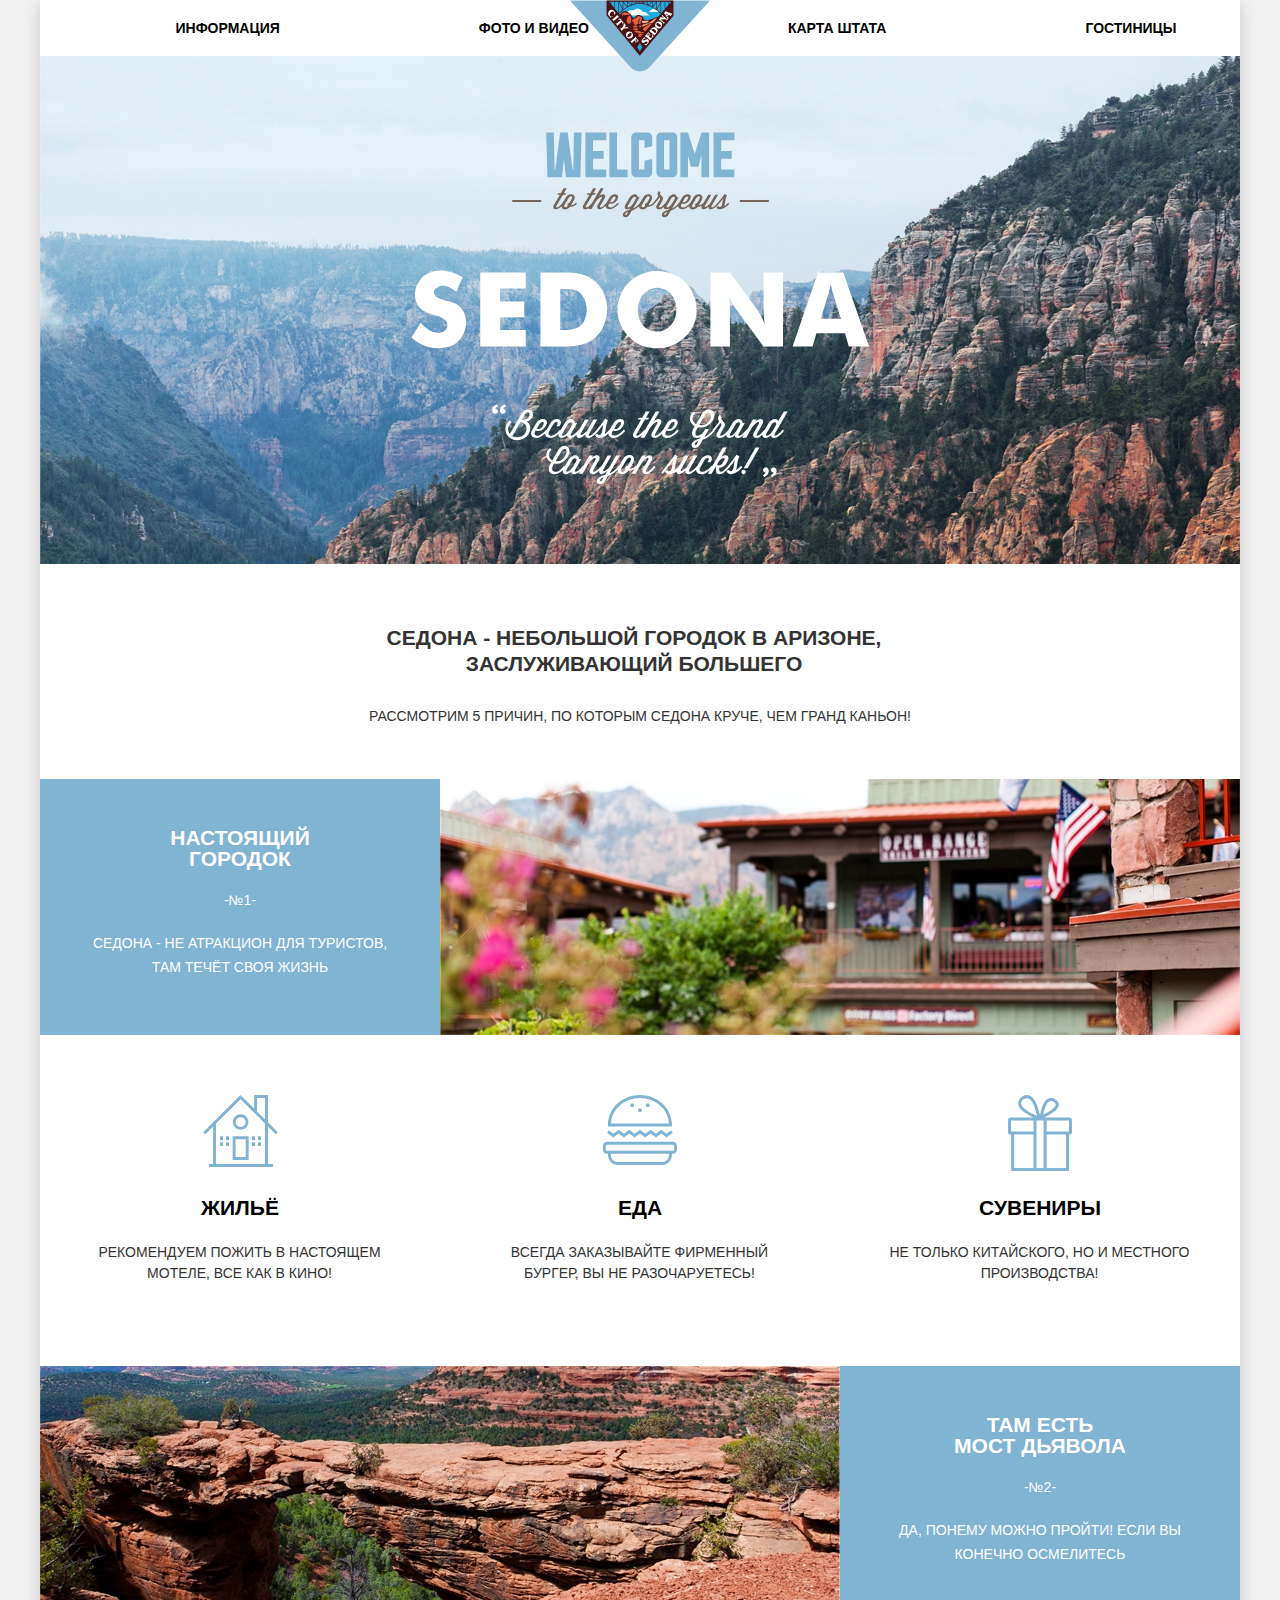
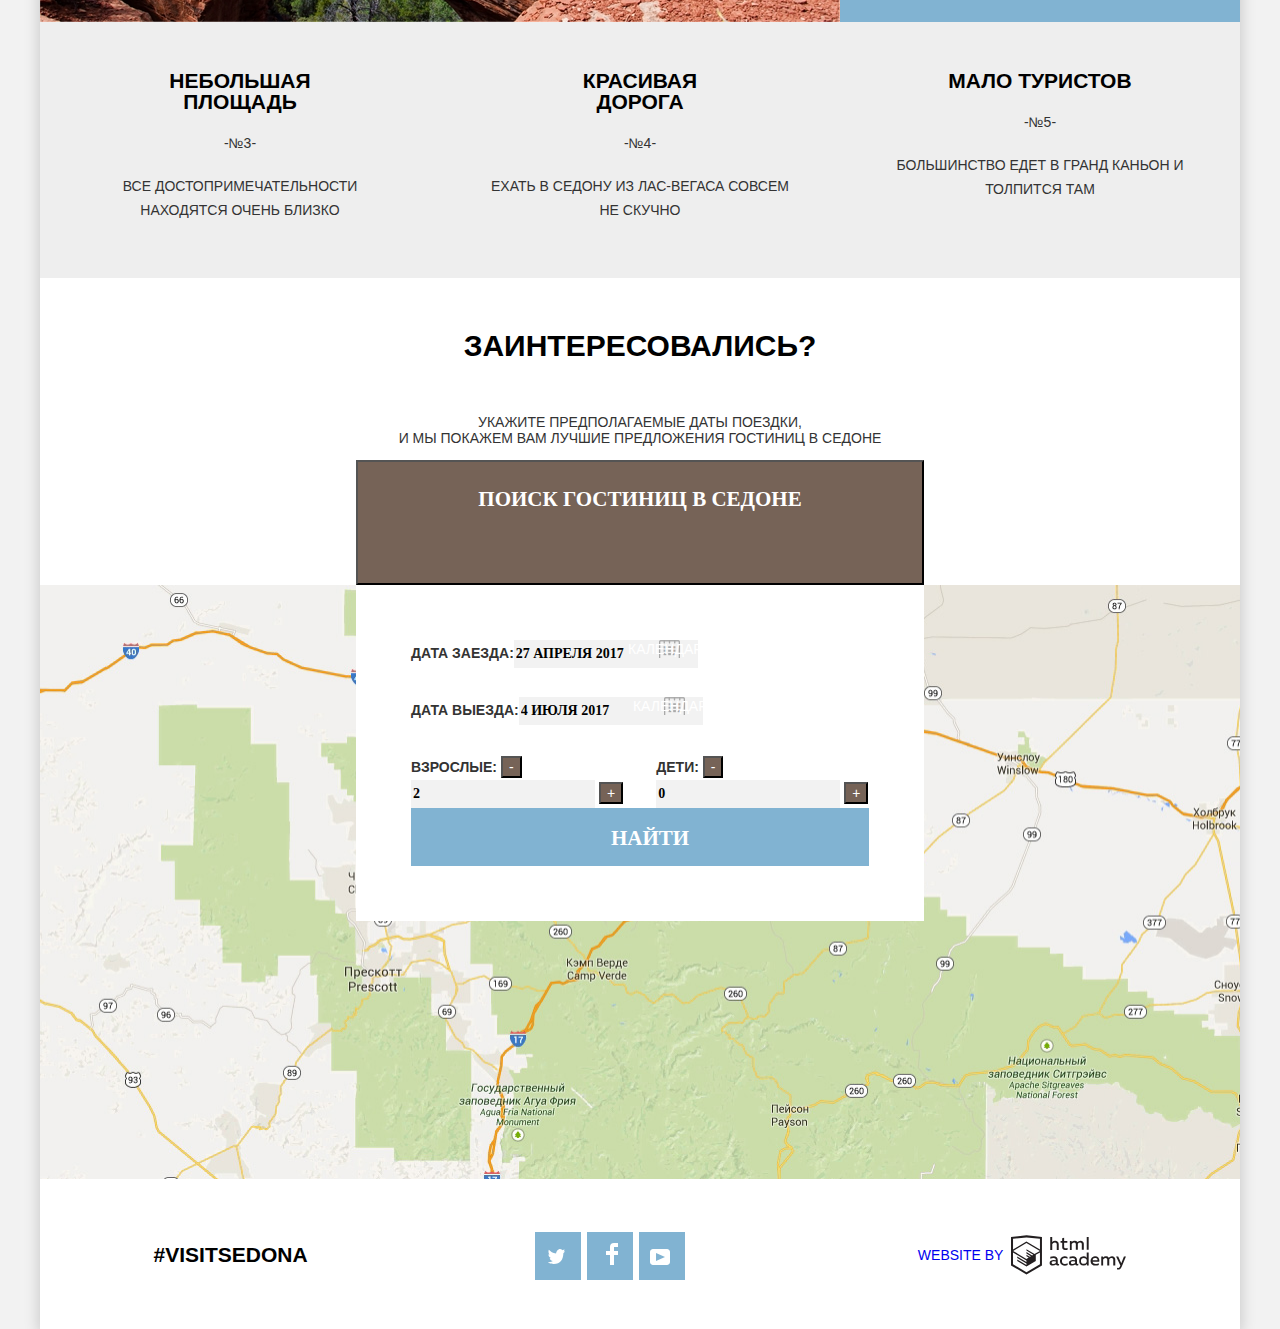
==== index.html @ 75fbccb4 "Красота" ====
<!DOCTYPE html>
<html lang="ru">
  <head>
    <meta charset="utf-8">
    <title>HTML Academy: Седона</title>
    <link href="<link href="https://fonts.googleapis.com/css?family=PT+Sans:400,700&amp;subset=cyrillic" rel="stylesheet" rel="stylesheet">
    <link href="css/normalize.css" rel="stylesheet">
    <link href="css/style.css" rel="stylesheet">
  </head>
  <body>
  	<div class="container">
			<header class="main-header">
				<nav class="main-navigation">
					<a class="main-header-logo">
						<img src="img/logo-sedona.svg" width="140" height="72" alt="Логотип Седоны">
					</a>
					<ul class="site-navigation">
						<li><a href="info.html">Информация</a></li>
						<li><a href="media.html">Фото и видео</a></li>
						<li><a href="map.html">Карта штата</a></li>
						<li><a href="catalog.html">Гостиницы</a></li>		
					</ul>
				</nav>
			</header>
			<main>
				<div class="first-screen">
	  			<img src="img/intro-welcome.svg" width="459" height="353" alt="Welcome to Sedona">
				</div>
				<div class="tagline">
					<h1>Седона - небольшой городок в Аризоне, заслуживающий большего</h1>
					<p>Рассмотрим 5 причин, по которым Седона круче, чем Гранд Каньон!</p>
				</div>	
				<section class="features">
					<h2 class="visually-hidden">Преимущества</h2>
					<div class="features-item">
						<h3>Настоящий городок</h3>
						<span>-№1-</span>
						<p class="featurers-item city">Седона - не атракцион для туристов, там течёт своя жизнь</p>
					</div>
					<div class="features-images">
						<img src="img/features-img-1.jpg" width="800" height="256" alt="Вид города">
					</div>
				</section>
				<section class="secondary-features-list">
	  			<h2 class="visually-hidden">Дополнительные преимущества</h2>
	  			<div class="secondary-features-item">
	  				<div class="icon-height">
	  					<img src="img/icon-1.svg" width="75" height="72" alt="Жилье">
						</div>
						<h3>Жильё</h3>
						<p>рекомендуем пожить в настоящем мотеле, все как в кино!</p>
					</div>	
					<div class="secondary-features-item">
						<div class="icon-height">
							<img src="img/icon-3.svg" width="74" height="70" alt="Еда">
						</div>
						<h3>Еда</h3>
						<p>Всегда заказывайте фирменный бургер, вы не разочаруетесь!</p>
					</div>
					<div class="secondary-features-item">
						<div class="icon-height">
							<img src="img/icon-2.svg" width="64" height="76" alt="Сувениры">
						</div>
						<h3>Сувениры</h3>
						<p>не только китайского, но и местного производства!</p>
					</div>
				</section>
				<section class="features">
					<div class="features-images">
						<img src="img/features-img-2.jpg" width="800" height="256" alt="Мост дьявола">
					</div>
					<div class="features-item">
						<h3>Там есть<br>мост дьявола</h3>
						<span>-№2-</span>
						<p class="featurers-item bridge">Да, понему можно пройти! Если вы конечно осмелитесь</p>
					</div>
				</section>			
				<section class="other-features">	
					<div class="features-item">
						<h3>Небольшая площадь</h3>
						<span>-№3-</span>
						<p class="featurers-item square">Все достопримечательности находятся очень близко</p>
					</div>
					<div class="features-item">
						<h3>Красивая дорога</h3>
						<span>-№4-</span>
						<p class="featurers-item road">Ехать в Седону из Лас-Вегаса совсем не скучно</p>
					</div>
					<div class="features-item">
						<h3>Мало туристов</h3>
						<span>-№5-</span>
						<p class="featurers-item tourists">Большинство едет в Гранд Каньон и толпится там</p>
					</div>
				</section>	
				<section class="call-to-action">
					<h2>Заинтересовались?</h2>
					<p class="call-to-action">Укажите предполагаемые даты поездки,<br> и мы покажем вам лучшие предложения гостиниц в Седоне</p>
					<button type="button" class="button">Поиск  гостиниц в Седоне</button>
					<form  class="hotels-search" action="https://echo.htmlacademy.ru" method="post">
						<div class="search-form">
							<div class="time-to-stay">
								<label for="arrival-date">Дата заезда:</label>
								<div class="form-calendar">
									<input class="first field" id="arrival-date" type="text" name="arrival-date" placeholder="Enter-date" value="27 апреля 2017">
									<button class="calendar" type="post">Календарь</button>
								</div>	
							</div>
							<div class="time-to-stay">
								<label for="departure-date">Дата выезда:</label>
								<div class="form-calendar">
									<input class="second field" id="departure-date" type="text" name="departure-date" placeholder="Enter-date" value="4 июля 2017">
									<button class="calendar" type="post">Календарь</button>
								</div>	
							</div>
							<div class="visitors">
								<div class="visitors-field">
									<label for="adults">Взрослые:</label>
									<button class="number-less">-</button>
									<input type="text" id="adults" name="adults" value="2">
			            <button class="number-more">+</button>
			          </div>
			          <div class="visitors-field">
									<label for="children">Дети:</label>
									<button class="number-less">-</button>
									<input type="text" id="children" name="children" value="0">
			            <button class="number-more">+</button>
			          </div>
			        </div>
			        <div class="button search-button"> 
								<button type="submit">Найти</button>
							</div>	
						</div>	
					</form>
				</section>		
				<section class="map">
					<img src="img/map.jpg" width="1200" height="594" alt="Карта штата">
				</section>
			</main>
			<footer class="main-footer">
				<a class="footer-first-link" href="#">#VISITSEDONA</a>
				<div class="footer-social">
					<ul>
						<li><a class="social-button social-button-tw" href="#">Twitter</a></li>
						<li><a class="social-button social-button-fb" href="#">Facebook</a></li>
						<li><a class="social-button social-button-yt" href="#">Youtube</a></li>
					</ul>
				</div>
				<p class="footer-copyright">
					<a class="footer-second-link" href="https://htmlacademy.ru/intensive/htmlcss">WEBSITE BY<img src="img/logo-htmlacademy.svg" width="115" height="40" alt="HTML Academy"></a>
				</p>
			</footer>
		</div>		
  </body>
</html>
---- css/style.css ----
body {
	margin: 0;
	padding: 0;
	font-family: "PT Sans", Arial, sans-serif;
	font-size: 14px;
	outline-height: 24px;
	font-weight: 400;
	color: #333333;
	text-transform: uppercase;
	min-width: 1200px;
	background-color: #f2f2f2;
}

a {
	text-decoration: none;
}

.visually-hidden {
	position: absolute;
	clip: rect(0 0 0 0);
	width: 1px;
	height: 1px;
	margin: -1px;
}

.container {
	width: 1200px;
	margin: 0 auto;
	background: #ffffff;
	box-shadow: 0 5px 15px rgba(0, 1, 1, 0.2);
}

.first-screen {
	background-image: url("../img/background_photo.jpg");
	background-size: cover;
	background-repeat: no-repeat;
	text-align: center;
	padding-top: 76px;
	padding-bottom: 76px;
}
/*
.button {
	text-align: center;
	color: #ffffff;
	vertical-align: middle;
	border: none;
}*/
.show-button button {
	width: 133px;
	height: 32px;
	border: 2px solid #ffffff;
	color: #ffffff;
	font-family: "PT Sans";
	font-size: 14px;
	font-weight: 400;
	line-height: 21px;
	text-transform: uppercase;
	background: transparent;
}

.show-button.button {
  display: flex;
  justify-content: center;
  margin-top: -8px;
}
button.button {
  width: 568px;
  padding-top: 24px;
  padding-bottom: 71px;
  color: #ffffff;
  font-family: "PT Sans";
  font-size: 21px;
  font-weight: 700;
  line-height: 26px;
  text-transform: uppercase;
}

button.calendar {
  position: absolute;
}

.call-to-action button {
	background-color: #766357;
	color: #ffffff;
	text-transform: uppercase;
}	

.search-button button {
  background-color: #81b3d2;
  width: 458px;
  height: 58px;
  padding-top: 17px;
  padding-bottom: 22px;
  padding-left: 200px;
  padding-right: 229px;
  color: #ffffff;
  font-family: "PT Sans";
  font-size: 21px;
  font-weight: 700;
  line-height: 26px;
  text-transform: uppercase;
  text-align: center;
  border: none;
}

.search-button:hover {
	color: #669ec0;
}

.search-button:action {
	color: #5496bd;
}

.main-navigation {
	height: 56px;
	font-size: 14px;
	line-height: 26px;
	color: #000000;
	background-color: #ffffff;
	position: relative;
}

.main-header-logo {
	order: 0;
	width: 140px;
	height: 72px;
	position: absolute;
	top: 0;
	left: 50%;
	margin-left: -70px;
}

.site-navigation {
	display: flex;
	flex-direction: row;
	justify-content: space-around;
	align-items: flex-start;
	width: 1200px;
	margin: 0;
	padding: 0;
	list-style: none;
}

.site-navigation a {
	color: #000000;
	font-weight: 700;
	line-height: 56px;
	padding-left: 72px;
}

.site-navigation a:hover {
	color: #81b3d2;
}

.site-navigation a:focus {
	color: #cacaca;
}

.tagline {
	padding-top: 47px;
	padding-bottom: 36px;
	padding-left: 300px;
	padding-right: 300px;
}

.tagline h1 {
	font-size: 21px;
	line-height: 26px;
	text-align: center;
	margin-bottom: 26px;
	padding-right: 12px;
}

.tagline p {
	font-size: 14px;
	line-height: 26px;
	color: #333333;
	text-align: center;
}

.features {
	display: flex;
	flex-direction: row;
	justify-content: flex-start;
	background-color: #81b3d2;
	color: #ffffff;
}

.features-images img {
	display: block;
}

.features-item {
	width: 400px;
	text-align: center;
	padding-top: 27px;
	padding-left: 40px;
	padding-right: 40px; 
}

.features-item p {
	margin-top: 20px;
  line-height: 24px;
}

.features-item h3 {
	font-size: 21px;
	line-height: 21px;
	color: #ffffff;
	padding-left: 60px;
   padding-right: 60px;
}

.features-item span {
	font-size: 14px;
	line-height: 21px;
}

.secondary-features-list {
	display: flex;
	flex-direction: row;
	justify-content: space-between;
	align-items: center;
}

.secondary-features-item {
	width: 400px;
	text-align: center;
	padding-top: 60px;
	padding-bottom: 68px;
	padding-left: 40px;
	padding-right: 40px; 
}

.icon-height {
	height: 76px;
	padding-bottom: 5px;
}

.secondary-features-item p {
	padding-left: 8px;
  padding-right: 9px;
  line-height: 21px;
}

.secondary-features-item h3 {
	font-size: 21px;
	line-height: 21px;
	color: #000000;
	padding-bottom: 3px;
}

.other-features {
	display: flex;
	flex-direction: row;
	justify-content: flex-start;
	background-color: #eeeeee;
	padding-bottom: 42px;
}

.other-features h3 {
	color: #000000;
}

.call-to-action {
	text-align: center;
	padding-top: 27px;
	position: relative;
}

.hotels-search {
	position: absolute;
	top: 100;
	left: 50%;
	margin-left: -284px;
	text-align: left;
	width: 568px;
	background: #ffffff;
	box-sizing: border-box;
	padding: 55px;
}

.call-to-action h2 {
	font-size: 30px;
	line-height: 32px;
	color: #000000;
}

.time-to-stay {
	display: flex;
  margin-bottom: 29px;
}

button.calendar {
  position: absolute;
  right: -20px;
  top: 0px;
	background: url(../img/calendar.png) no-repeat center;
	border: none;
}    

.form-calendar {
	position: relative;
}

.visitors {
display: flex;
}

.search-form input {
	margin: 0;
  border: none;
  background-color: #f2f2f2;
  color: #000000;
  font-family: "PT Sans";
  font-size: 14px;
  font-weight: 700;
  line-height: 26px;
  text-transform: uppercase;
}

.main-footer {
	display: flex;
	justify-content: space-around;
	align-items: center;
}

.footer-first-link {
	font-size: 21px;
	font-weight: 700;
	line-height: 26px;
	text-align: center;
	color: #000000;
	padding-top: 51px;
	padding-bottom: 53px;
}

.footer-second-link {
	display: flex;
	align-items: center;
}

.footer-second-link img {
	margin-left: 8px;
}

.footer-social {
  text-align: center;
}

.social-button {
	text-indent: -9999px;
}

.social-button-tw {
	width: 18px;
	height: 17px;
	margin-left: 3px;
	background: url(../img/twitter.svg) no-repeat center;
	position: absolute;
  bottom: 15px;
  right: 15px;
}

.social-button-fb {
	width: 12px;
	height: 22px;
	margin-left: 3px;
	background: url(../img/fb-icon.svg) no-repeat center;
	position: absolute;
  bottom: 15px;
  right: 15px;
}

.social-button-yt {
	width: 20px;
	height: 16px;
	margin-left: 3px;
	background: url(../img/youtube.svg) no-repeat center;
	position: absolute;
  bottom: 15px;
  right: 15px;
}

.footer-social ul {
  list-style: none;
  margin: 0;
  padding: 0;
  display: flex;
}

.footer-social li {
	width: 46px;
	height: 48px;
	background-color: #81b3d2;
	margin-right: 6px;
	position: relative;
}

.footer-socila li:last-child {
	margin-right: 0;
}

.footer-social  a:hover {
	color: #81b3d2;
}

.footer-social a:focus {
	color: #cacaca;
}

.search-form label {
	font-size: 14px;
	line-height: 26px;
	font-weight: 700;
	text-align: center;
	text-transform: uppercase;	
}

.footer-copyright {
	text-align: center;
	color: #000000;
	padding-top: 39px;
	padding-bottom: 40px;
}

.footer-copyright a:hover {
	color: #81b3d2;
}

.footer-copyright a:focus {
	color: #cacaca;
}

.filters	{
	background-color: #ffffff;
	background-image: url("../img/background_photo2.jpg");
	background-position: center;
	background-repeat: no-repeat;
	background-size: cover;
}

.filter-form {
	display: flex;
	justify-content: space-between;
	padding-left: 72px;
	padding-right: 72px;
	color: #ffffff;
	padding-top: 31px;
}

.filter {
	display: flex;
}

.filter-option {
    margin-bottom: 36px;
}

.filter-checkbox {
	padding-right: 116px;
}

.filter-checkbox h4 {
	width: 139px;
	height: 13px;
	color: #ffffff;
	font-family: "PT Sans";
	font-size: 16px;
	font-weight: 700;
	line-height: 21px;
	text-transform: uppercase;
}

.filter-checkbox fieldset {
	padding: 0;
}

.filter fieldset {
	border: none;
	padding: 0;
	margin: 0;
}

.filter legend {
	font-size: 14px;
	line-height: 21px;
}

.filter ul {
	list-style: none;
	padding: 0;
	margin: 0;
}

.calculation {
	width: 314px;
}

.calculation-input {
	font-size: 14px;
	line-height: 21px;
}

.calculation-input-wrapp {
	display: flex;
	border: 2px solid #ffffff;
	padding-top: 10px;
	padding-bottom: 10px;
	border-radius: 2px;
}

.cal-from {
	display: flex;
	align-items: baseline;
	width: 50%;
	padding-left: 75px;
}

.cal-before {
	display: flex;
	align-items: baseline;
	width: 50%;
}

.cal-input {
	width: : 62px;
	background: transparent;
	border: none;
	color: #ffffff;
}

.filter-checkbox legend,
.calculation span {
	font-size: 16px;
	line-height: 21px;
	font-weight: 700;
	margin-bottom: 31px;
}

.checkbox {
	margin-bottom: 15px;
}

.checkbox-label {
	display: block;
	padding-left: 40px;
	position: relative;
} 

.checkbox-label:before { 
	content: "";
	display: block;
	position: absolute;
	left: 0;
	top: -5px;
	width: 23px;
	height: 23px;
}

.checkbox input[type="checkbox"] + .checkbox-label:before {
	background: url(../img/checkbox-off.svg) no-repeat;
	background-size: cover; 
}

.checkbox input[type="checkbox"]:checked + .checkbox-label:before {
	width: 27px;
	background: url(../img/checkbox-on.svg) no-repeat; 
	background-size: cover;
}

.slider {
	width: 100%;
	height: 2px;
	background: #ffffff;
	margin-top: 30px;
	margin-bottom: 30px;
	position: relative;
}

span.first-slider {
	position: absolute;
	display: block;
	width: 20px;
	height: 22px;
	background: url(../img/filter-button.svg);
	top: -9px;
}

span.second-slider {
	position: absolute;
	display: block;
	width: 20px;
	height: 22px;
	background: url(../img/filter-button.svg);
	top: -9px;
	left: 220px;
}


.sorting {
	display: flex;
	justify-content: space-between;
	align-items: center;
	padding-left: 72px;
	padding-right: 72px;
	padding-top: 30px;
	padding-bottom: 30px;
}

.sorting-left {
	display: flex;
	align-items: center;
}

.sorting h2 {
	font-size: 21px;
	line-height: 26px;
	margin-right: 49px;
}

.sort-type {
	display: flex;
	align-items: center;
}

.sort-type span {
	font-size: 12px;
	line-height: 18px;
	text-align: center;
}

.sort-type ul {
	display: flex;
	list-style-type: none;
}

.sort-type a {
	font-size: 12px;
	line-height: 18px;
	text-transform: uppercase;	
}

.sort-type a:hover {
	color: #81b3d2;
}

.sort-type a:focus {
	color: #000000;
}

.sort-type a:action {
	color: #cacaca;
}

.scroll-elements a:hover {
	color: #000000;
}

.scroll-elements a:focus {
	color: #81b3d2;
}	

.scroll-elements a:action {
	color: #cacaca;
}

.hotel {
	display: flex;
	flex-direction: row;
	justify-content: space-between;
	padding-left: 72px;
	padding-right: 72px;
	padding-bottom: 61px; 
} 

.hotel-left {
	display: flex;

}

.hotel h2 {
	font-size: 21px;
	font-weight: 700;
	line-height: 26px;
	text-transform: uppercase;
	margin-top: 0;
}

.hotel-type span {
	font-size: 14px;
	line-height: 21px;
	text-transform: uppercase;
}

.hotel-content {
	margin-left: 30px;
	font-size: 14px;
	line-height: 21px;
}

.buttons {
	font-size: 14px;
	line-height: 21px;
	font-weight: 700;
	vertical-align: middle;
	text-transform: uppercase;
	color: #ffffff;
	display: flex;
}

a.more-buttons {
  display: inline-block;
  width: 110px;
  height: 27px;
  text-align: center;
  background-color: #81b3d2;
  color: #fefefe;
}

a.reserv-buttons {
  display: inline-block;
  width: 142px;
  height: 27px;
  text-align: center;
  background-color: #766357;
  color: #fefefe;
}

.stars {
	color: #81b3d2;
	text-align: right;
}

span.star {
	display: inline-block;
	width: 18px;
	height: 17px;
	margin-left: 3px;
	background: url(../img/star.svg);
}

.hotel-raiting p {
	font-size: 14px;
	text-transform: uppercase;
	background-color: #f2f2f2;
	display: inline-block;
	padding: 5px 13px;
}
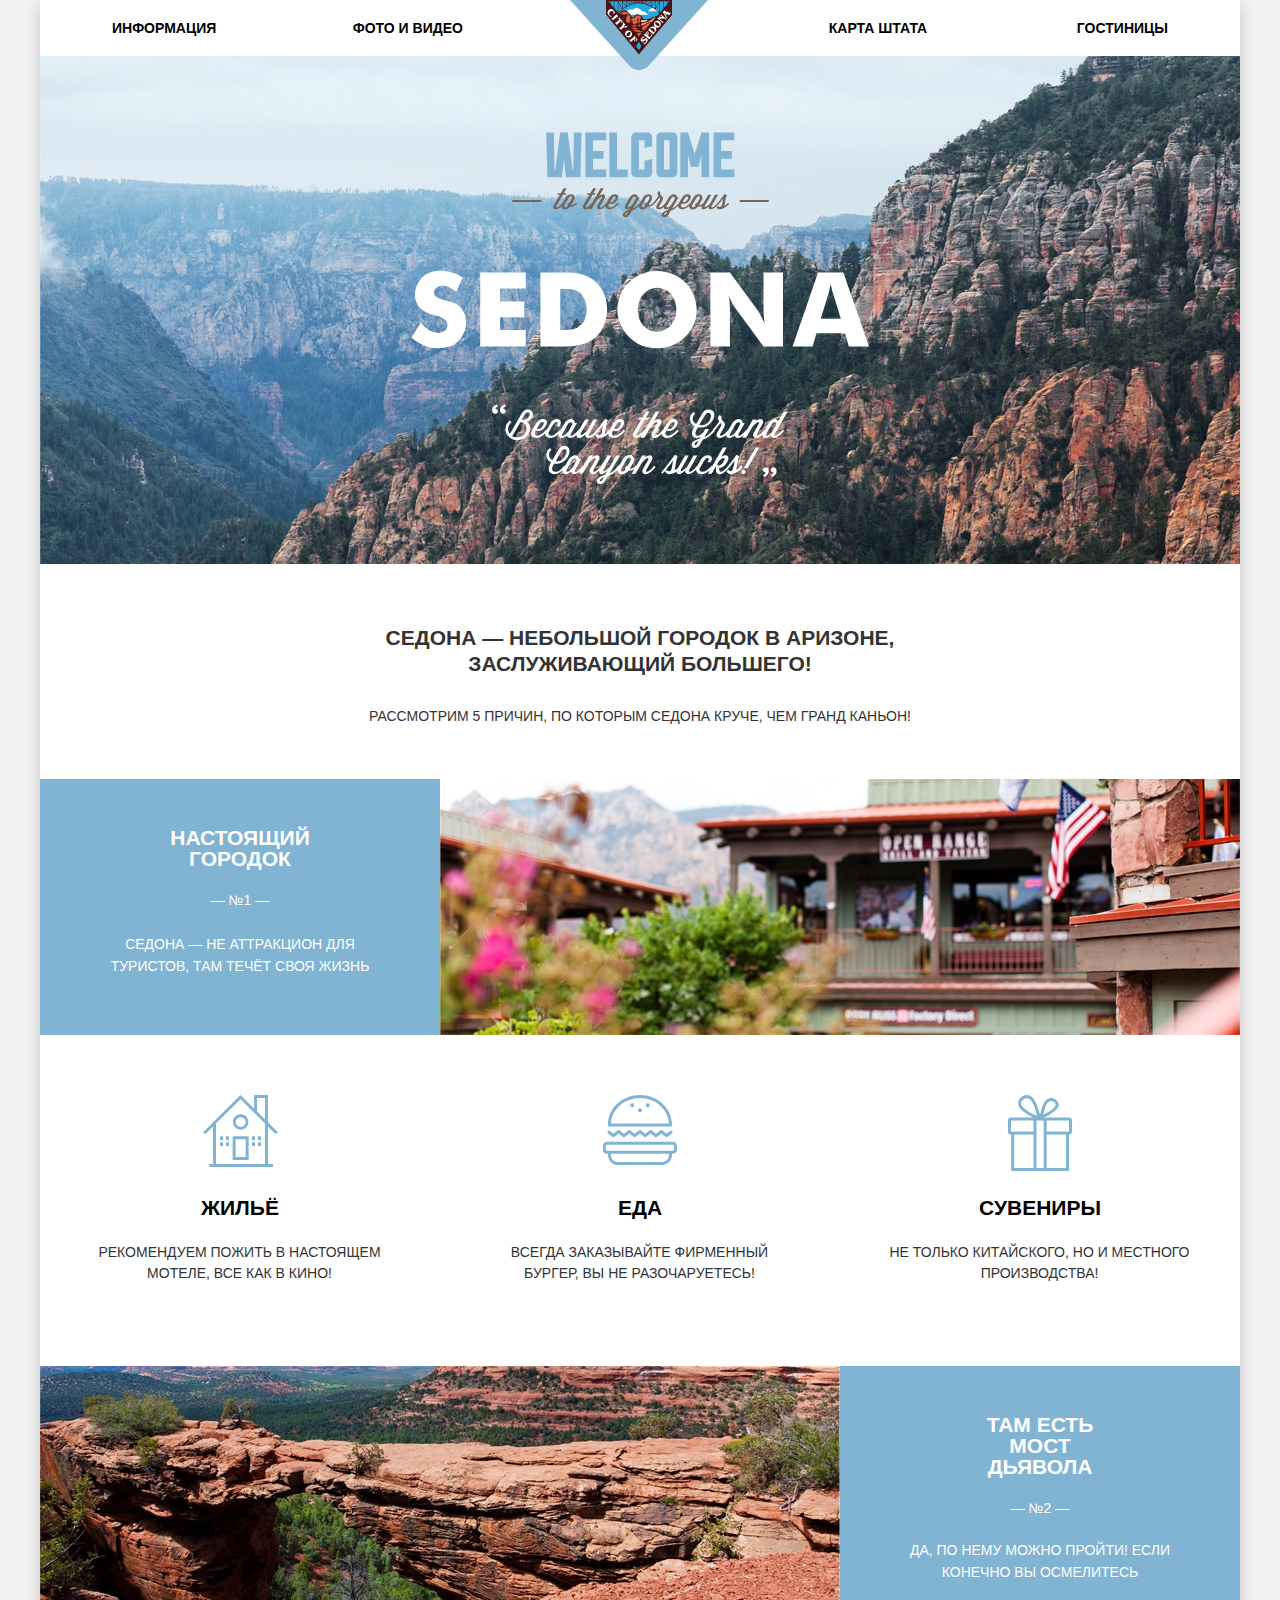
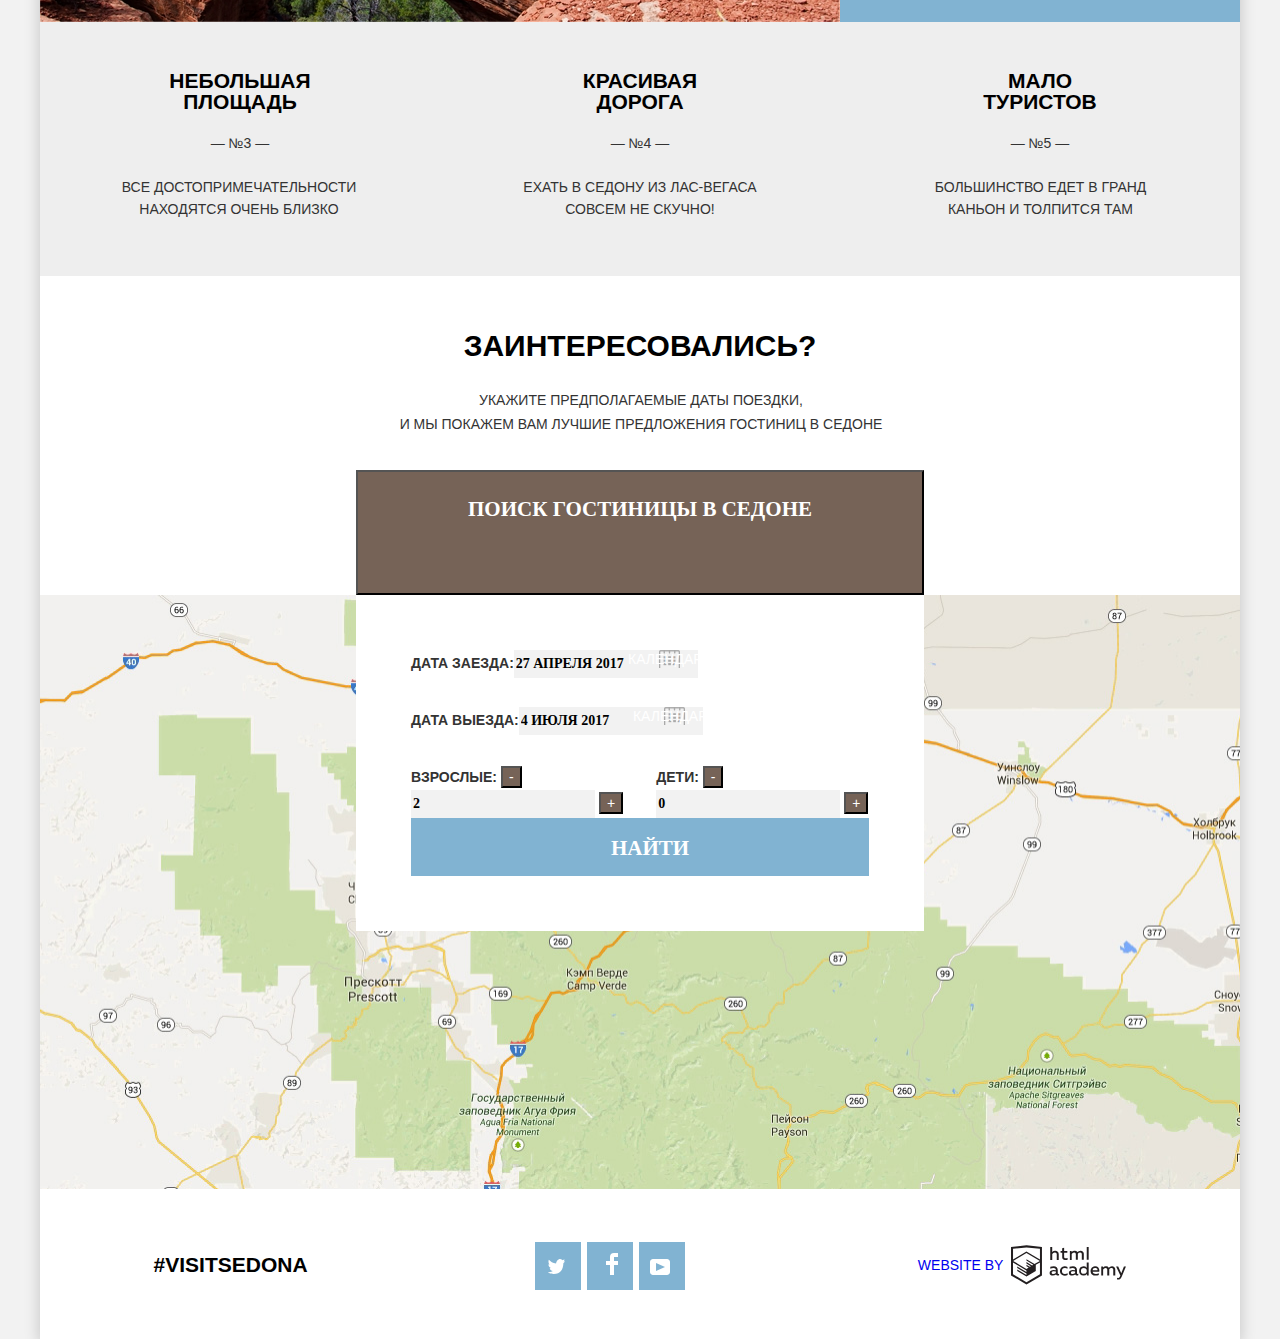
==== commit c7573ac2: "ровняем" ====
--- a/index.html
+++ b/index.html
@@ -27,15 +27,15 @@
 	  			<img src="img/intro-welcome.svg" width="459" height="353" alt="Welcome to Sedona">
 				</div>
 				<div class="tagline">
-					<h1>Седона - небольшой городок в Аризоне, заслуживающий большего</h1>
+					<h1>Седона — небольшой городок в Аризоне, заслуживающий большего!</h1>
 					<p>Рассмотрим 5 причин, по которым Седона круче, чем Гранд Каньон!</p>
 				</div>	
 				<section class="features">
 					<h2 class="visually-hidden">Преимущества</h2>
 					<div class="features-item">
 						<h3>Настоящий городок</h3>
-						<span>-№1-</span>
-						<p class="featurers-item city">Седона - не атракцион для туристов, там течёт своя жизнь</p>
+						<span>— №1 —</span>
+						<p class="featurers-item city">Седона — не аттракцион для туристов, там течёт своя жизнь</p>
 					</div>
 					<div class="features-images">
 						<img src="img/features-img-1.jpg" width="800" height="256" alt="Вид города">
@@ -71,31 +71,31 @@
 					</div>
 					<div class="features-item">
 						<h3>Там есть<br>мост дьявола</h3>
-						<span>-№2-</span>
-						<p class="featurers-item bridge">Да, понему можно пройти! Если вы конечно осмелитесь</p>
+						<span>— №2 —</span>
+						<p class="featurers-item bridge">Да, по нему можно пройти! Если конечно вы осмелитесь</p>
 					</div>
 				</section>			
 				<section class="other-features">	
 					<div class="features-item">
 						<h3>Небольшая площадь</h3>
-						<span>-№3-</span>
+						<span>— №3 —</span>
 						<p class="featurers-item square">Все достопримечательности находятся очень близко</p>
 					</div>
 					<div class="features-item">
 						<h3>Красивая дорога</h3>
-						<span>-№4-</span>
-						<p class="featurers-item road">Ехать в Седону из Лас-Вегаса совсем не скучно</p>
+						<span>— №4 —</span>
+						<p class="featurers-item road">Ехать в Седону из Лас-Вегаса совсем не скучно!</p>
 					</div>
 					<div class="features-item">
 						<h3>Мало туристов</h3>
-						<span>-№5-</span>
-						<p class="featurers-item tourists">Большинство едет в Гранд Каньон и толпится там</p>
+						<span>— №5 —</span>
+						<p class="featurers-item tourists">Большинство едет в гранд каньон и толпится там</p>
 					</div>
 				</section>	
 				<section class="call-to-action">
 					<h2>Заинтересовались?</h2>
-					<p class="call-to-action">Укажите предполагаемые даты поездки,<br> и мы покажем вам лучшие предложения гостиниц в Седоне</p>
-					<button type="button" class="button">Поиск  гостиниц в Седоне</button>
+					<p class="call-to-action">Укажите предполагаемые даты поездки, <br>и мы покажем вам лучшие предложения гостиниц в седоне</p>
+					<button type="button" class="button">ПОИСК ГОСТИНИЦЫ В седоне</button>
 					<form  class="hotels-search" action="https://echo.htmlacademy.ru" method="post">
 						<div class="search-form">
 							<div class="time-to-stay">
--- a/css/style.css
+++ b/css/style.css
@@ -32,6 +32,7 @@
 
 .first-screen {
 	background-image: url("../img/background_photo.jpg");
+	background-position-y: -56px; 	
 	background-size: cover;
 	background-repeat: no-repeat;
 	text-align: center;
@@ -118,6 +119,8 @@
 	color: #000000;
 	background-color: #ffffff;
 	position: relative;
+	padding-left: 6%;
+	padding-right: 6%;
 }
 
 .main-header-logo {
@@ -133,19 +136,32 @@
 .site-navigation {
 	display: flex;
 	flex-direction: row;
-	justify-content: space-around;
 	align-items: flex-start;
-	width: 1200px;
 	margin: 0;
 	padding: 0;
 	list-style: none;
 }
 
+.site-navigation li {
+	width: 22.8%;
+}
+
+.site-navigation li:nth-child(2) {
+	margin-right: 8.8%;
+}
+
+.site-navigation li:nth-child(3){
+	text-align: right;
+}
+
+.site-navigation li:nth-child(4) {
+	text-align: right;
+}
+
 .site-navigation a {
 	color: #000000;
 	font-weight: 700;
 	line-height: 56px;
-	padding-left: 72px;
 }
 
 .site-navigation a:hover {
@@ -168,7 +184,6 @@
 	line-height: 26px;
 	text-align: center;
 	margin-bottom: 26px;
-	padding-right: 12px;
 }
 
 .tagline p {
@@ -200,20 +215,44 @@
 
 .features-item p {
 	margin-top: 20px;
-  line-height: 24px;
+  line-height: 22px;
 }
 
 .features-item h3 {
 	font-size: 21px;
 	line-height: 21px;
 	color: #ffffff;
-	padding-left: 60px;
-   padding-right: 60px;
+	padding-left: 82px;
+   padding-right: 82px;
 }
 
 .features-item span {
 	font-size: 14px;
 	line-height: 21px;
+}
+
+p.featurers-item.city {
+  padding-left: 8px;
+  padding-right: 8px;
+  padding-top: 2px;
+}
+
+p.featurers-item.square {
+    padding-left: 16px;
+    padding-right: 18px;
+    padding-top: 2px;
+}
+
+p.featurers-item.road {
+    padding-left: 21px;
+    padding-right: 21px;
+    padding-top: 2px;
+}
+
+p.featurers-item.tourists {
+    padding-left: 31px;
+    padding-right: 30px;
+    padding-top: 2px;
 }
 
 .secondary-features-list {
@@ -284,6 +323,15 @@
 	font-size: 30px;
 	line-height: 32px;
 	color: #000000;
+	padding-top: 2px;
+}
+
+p.call-to-action {
+  padding-bottom: 20px;
+  padding-top: 1px;
+  padding-left: 4px;
+  padding-right: 2px;
+  line-height: 24px;
 }
 
 .time-to-stay {
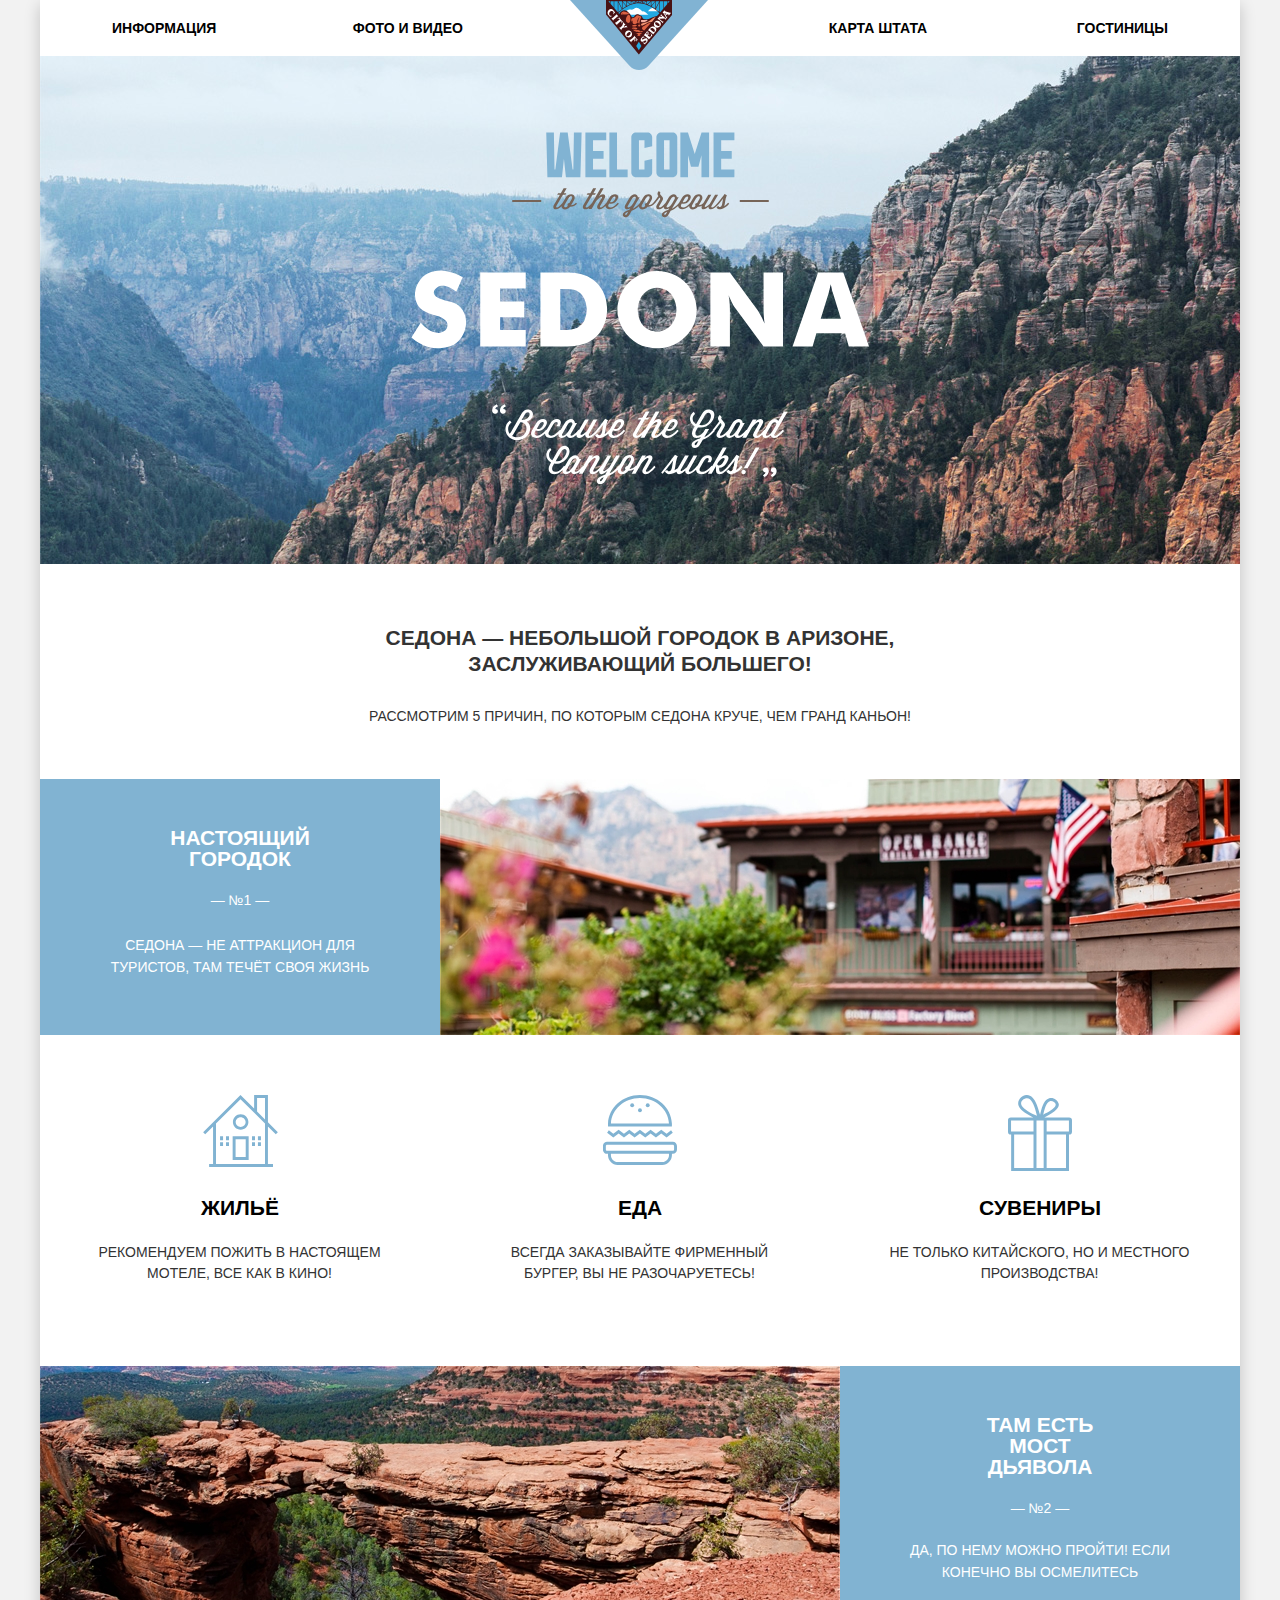
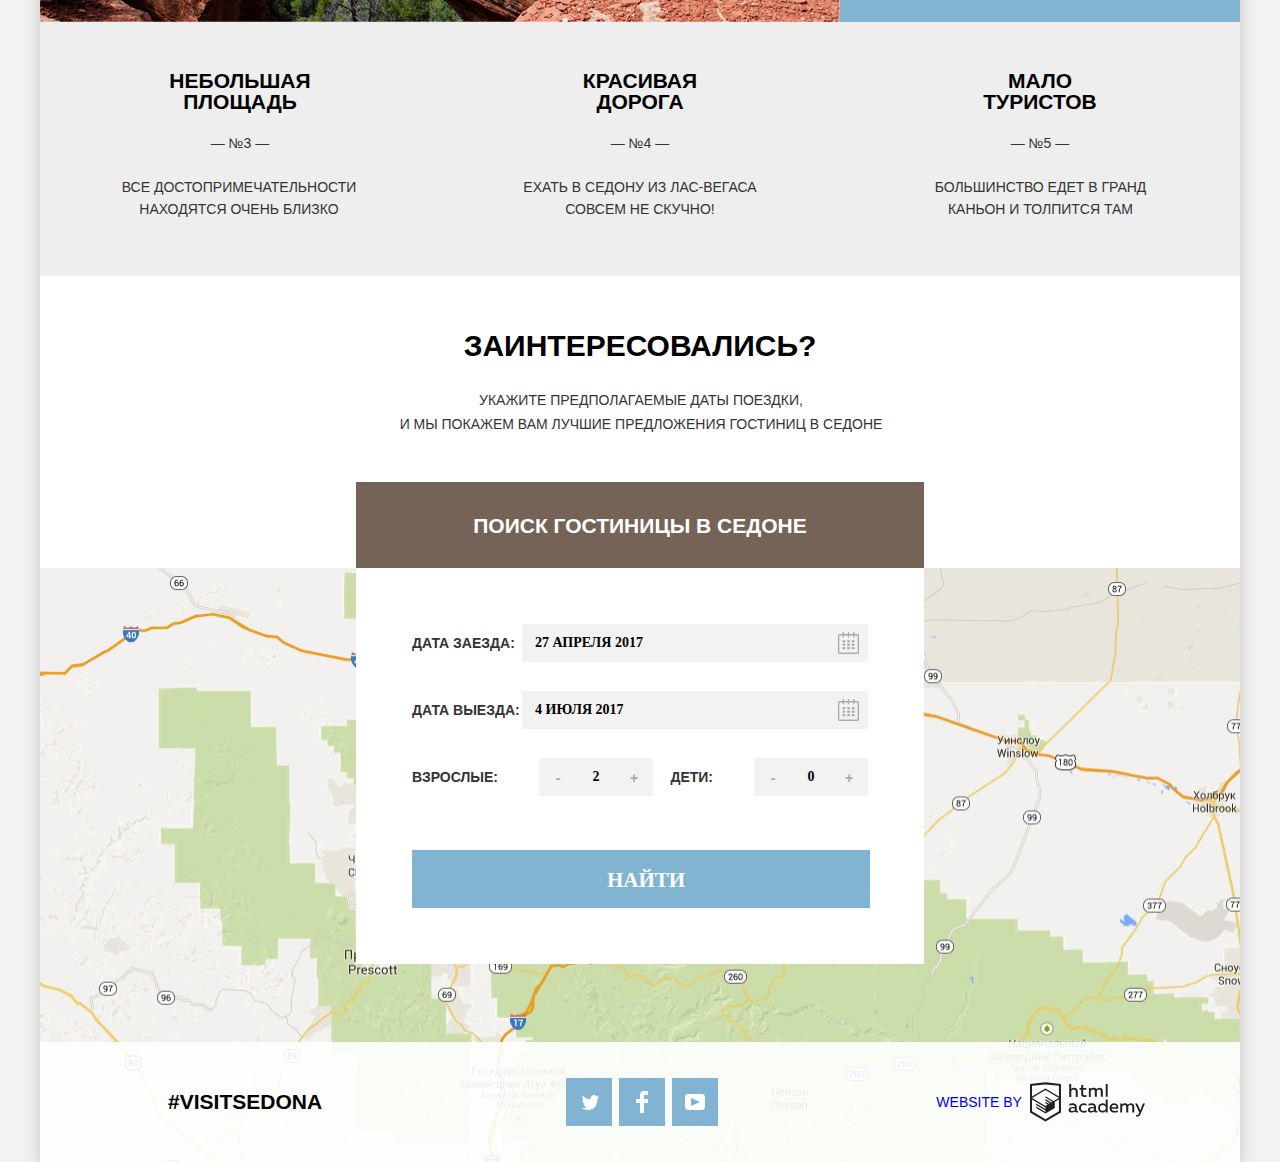
==== commit fd892e31: "последние штрихи" ====
--- a/index.html
+++ b/index.html
@@ -95,35 +95,39 @@
 				<section class="call-to-action">
 					<h2>Заинтересовались?</h2>
 					<p class="call-to-action">Укажите предполагаемые даты поездки, <br>и мы покажем вам лучшие предложения гостиниц в седоне</p>
-					<button type="button" class="button">ПОИСК ГОСТИНИЦЫ В седоне</button>
+					<button type="button" class="call-to-action-button">ПОИСК ГОСТИНИЦЫ В седоне</button>
 					<form  class="hotels-search" action="https://echo.htmlacademy.ru" method="post">
 						<div class="search-form">
 							<div class="time-to-stay">
 								<label for="arrival-date">Дата заезда:</label>
 								<div class="form-calendar">
 									<input class="first field" id="arrival-date" type="text" name="arrival-date" placeholder="Enter-date" value="27 апреля 2017">
-									<button class="calendar" type="post">Календарь</button>
+									<button class="calendar" type="button">Календарь</button>
 								</div>	
 							</div>
 							<div class="time-to-stay">
 								<label for="departure-date">Дата выезда:</label>
 								<div class="form-calendar">
 									<input class="second field" id="departure-date" type="text" name="departure-date" placeholder="Enter-date" value="4 июля 2017">
-									<button class="calendar" type="post">Календарь</button>
+									<button class="calendar" type="button">Календарь</button>
 								</div>	
 							</div>
 							<div class="visitors">
 								<div class="visitors-field">
 									<label for="adults">Взрослые:</label>
-									<button class="number-less">-</button>
-									<input type="text" id="adults" name="adults" value="2">
-			            <button class="number-more">+</button>
+									<div class="input-with-buttons">
+										<button class="number-btn" type="button">-</button>
+										<input type="text" id="adults" name="adults" value="2">
+			            	<button class="number-btn" type="button">+</button>
+			            </div>	
 			          </div>
 			          <div class="visitors-field">
 									<label for="children">Дети:</label>
-									<button class="number-less">-</button>
-									<input type="text" id="children" name="children" value="0">
-			            <button class="number-more">+</button>
+									<div class="input-with-buttons">
+										<button class="number-btn" type="button">-</button>
+										<input type="text" id="children" name="children" value="0">
+				            <button class="number-btn" type="button">+</button>
+				           </div> 
 			          </div>
 			        </div>
 			        <div class="button search-button"> 
--- a/css/style.css
+++ b/css/style.css
@@ -39,16 +39,10 @@
 	padding-top: 76px;
 	padding-bottom: 76px;
 }
-/*
-.button {
-	text-align: center;
-	color: #ffffff;
-	vertical-align: middle;
-	border: none;
-}*/
+
 .show-button button {
-	width: 133px;
-	height: 32px;
+	width: 137px;
+	height: 36px;
 	border: 2px solid #ffffff;
 	color: #ffffff;
 	font-family: "PT Sans";
@@ -63,6 +57,7 @@
   display: flex;
   justify-content: center;
   margin-top: -8px;
+  margin-right: 10px;
 }
 button.button {
   width: 568px;
@@ -80,11 +75,28 @@
   position: absolute;
 }
 
-.call-to-action button {
+.call-to-action-button {
 	background-color: #766357;
 	color: #ffffff;
 	text-transform: uppercase;
+	border: none;
+	width: 568px;
+	height: 86px;
+	line-height: 86px;
+	font-size: 21px;
+	font-weight: 700;
 }	
+
+button.number-btn {
+	width: 38px;
+	height: 38px;
+	border: none;
+	background-color: #f2f2f2;
+	font-size: 14px;
+	line-height: 38px;
+	color: #a9a9a9;
+	font-weight: 700;
+}
 
 .search-button button {
   background-color: #81b3d2;
@@ -92,7 +104,7 @@
   height: 58px;
   padding-top: 17px;
   padding-bottom: 22px;
-  padding-left: 200px;
+  padding-left: 195px;
   padding-right: 229px;
   color: #ffffff;
   font-family: "PT Sans";
@@ -234,7 +246,7 @@
 p.featurers-item.city {
   padding-left: 8px;
   padding-right: 8px;
-  padding-top: 2px;
+  padding-top: 3px;
 }
 
 p.featurers-item.square {
@@ -316,7 +328,7 @@
 	width: 568px;
 	background: #ffffff;
 	box-sizing: border-box;
-	padding: 55px;
+	padding: 56px;
 }
 
 .call-to-action h2 {
@@ -327,7 +339,7 @@
 }
 
 p.call-to-action {
-  padding-bottom: 20px;
+  padding-bottom: 32px;
   padding-top: 1px;
   padding-left: 4px;
   padding-right: 2px;
@@ -337,22 +349,56 @@
 .time-to-stay {
 	display: flex;
   margin-bottom: 29px;
+  justify-content: space-between;
+  align-items: center;
 }
 
 button.calendar {
+	width: 21px;
+	height: 22px;
   position: absolute;
-  right: -20px;
-  top: 0px;
-	background: url(../img/calendar.png) no-repeat center;
+  right: 9px;
+  top: 8px;
+	background: url(../img/calendar.png) no-repeat;
 	border: none;
+	text-indent: -9999px;
 }    
 
 .form-calendar {
 	position: relative;
+	width: 346px;
+}
+
+.form-calendar input {
+	width: 100%;
+	height: 38px;
+	line-height: 38px;
+	padding-left: 13px;
+	box-sizing: border-box;
 }
 
 .visitors {
 display: flex;
+justify-content: space-between;
+}
+
+.visitors-field {
+	display: flex;
+	margin-bottom: 54px;
+	align-items: center;
+}
+
+.input-with-buttons {
+	display: flex;
+	margin-left: 41px;
+}
+
+.input-with-buttons input {
+	width: 38px;
+	height: 38px;
+	line-height: 38px;
+	text-align: center;
+	padding: 0;
 }
 
 .search-form input {
@@ -367,10 +413,28 @@
   text-transform: uppercase;
 }
 
+.map img {
+	display: block;
+}
+
 .main-footer {
 	display: flex;
 	justify-content: space-around;
 	align-items: center;
+	margin-top: -120px;
+	background: rgba(255, 255, 255, 0.9);
+	width: 100%;
+	height: 120px;
+	position: relative;
+}
+
+.main-footer-catalog {
+	display: flex;
+	justify-content: space-around;
+	align-items: center;
+	background: rgba(255, 255, 255, 0.9);
+	width: 100%;
+	height: 120px;	
 }
 
 .footer-first-link {
@@ -379,13 +443,13 @@
 	line-height: 26px;
 	text-align: center;
 	color: #000000;
-	padding-top: 51px;
-	padding-bottom: 53px;
+	padding-left: 40px;
 }
 
 .footer-second-link {
 	display: flex;
 	align-items: center;
+	margin-left: 35px;
 }
 
 .footer-second-link img {
@@ -394,6 +458,7 @@
 
 .footer-social {
   text-align: center;
+  margin-left: 68px;
 }
 
 .social-button {
@@ -407,17 +472,17 @@
 	background: url(../img/twitter.svg) no-repeat center;
 	position: absolute;
   bottom: 15px;
-  right: 15px;
+  right: 13px;
 }
 
 .social-button-fb {
 	width: 12px;
 	height: 22px;
-	margin-left: 3px;
+	margin-left: 37px;
 	background: url(../img/fb-icon.svg) no-repeat center;
 	position: absolute;
-  bottom: 15px;
-  right: 15px;
+  bottom: 13px;
+  right: 17px;
 }
 
 .social-button-yt {
@@ -426,8 +491,8 @@
 	margin-left: 3px;
 	background: url(../img/youtube.svg) no-repeat center;
 	position: absolute;
-  bottom: 15px;
-  right: 15px;
+  bottom: 16px;
+  right: 13px;
 }
 
 .footer-social ul {
@@ -441,7 +506,7 @@
 	width: 46px;
 	height: 48px;
 	background-color: #81b3d2;
-	margin-right: 6px;
+	margin-right: 7px;
 	position: relative;
 }
 
@@ -468,8 +533,7 @@
 .footer-copyright {
 	text-align: center;
 	color: #000000;
-	padding-top: 39px;
-	padding-bottom: 40px;
+	margin-right: 7px;
 }
 
 .footer-copyright a:hover {
@@ -494,7 +558,8 @@
 	padding-left: 72px;
 	padding-right: 72px;
 	color: #ffffff;
-	padding-top: 31px;
+	padding-top: 28px;
+	padding-bottom: 5px;
 }
 
 .filter {
@@ -518,6 +583,8 @@
 	font-weight: 700;
 	line-height: 21px;
 	text-transform: uppercase;
+	margin: 0;
+	padding: 0;
 }
 
 .filter-checkbox fieldset {
@@ -539,10 +606,12 @@
 	list-style: none;
 	padding: 0;
 	margin: 0;
+	padding-top: 36px;
 }
 
 .calculation {
-	width: 314px;
+	width: 318px;
+	margin-bottom: 9px;
 }
 
 .calculation-input {
@@ -550,25 +619,50 @@
 	line-height: 21px;
 }
 
+.calculation-input h4 {
+	margin-top: -7px;
+	font-size: 16px;
+	font-weight: 700;
+	line-height: 32px;
+	text-transform: uppercase;
+	margin-left: 2px;
+	margin-bottom: 5px;
+}
+
 .calculation-input-wrapp {
 	display: flex;
 	border: 2px solid #ffffff;
-	padding-top: 10px;
-	padding-bottom: 10px;
+	padding-top: 6px;
+	padding-bottom: 5px;
 	border-radius: 2px;
+	position: relative;
+}
+
+.calculation-input-wrapp:before {
+	left: 50%;
+	margin-left: -1px;
+	content: "";
+	display: block;
+	width: 2px;
+	height: 22px;	
+	background: #ffffff;
+	position: absolute;
+	top: 5px;
+
 }
 
 .cal-from {
 	display: flex;
 	align-items: baseline;
 	width: 50%;
-	padding-left: 75px;
+	padding-left: 67px;
 }
 
 .cal-before {
 	display: flex;
 	align-items: baseline;
 	width: 50%;
+	margin-left: -10px;
 }
 
 .cal-input {
@@ -587,7 +681,7 @@
 }
 
 .checkbox {
-	margin-bottom: 15px;
+	margin-bottom: 29px;
 }
 
 .checkbox-label {
@@ -620,9 +714,9 @@
 .slider {
 	width: 100%;
 	height: 2px;
-	background: #ffffff;
-	margin-top: 30px;
-	margin-bottom: 30px;
+	background: linear-gradient(to right, #ffffff 80%, rgba(255, 255, 255, 0.35) 20%) ;
+	margin-top: 20px;
+	margin-bottom: 40px;
 	position: relative;
 }
 
@@ -633,6 +727,7 @@
 	height: 22px;
 	background: url(../img/filter-button.svg);
 	top: -9px;
+	left: 1px;
 }
 
 span.second-slider {
@@ -642,7 +737,7 @@
 	height: 22px;
 	background: url(../img/filter-button.svg);
 	top: -9px;
-	left: 220px;
+	right: 45px;
 }
 
 
@@ -683,10 +778,25 @@
 	list-style-type: none;
 }
 
+.sort-type li:nth-child(2) {
+  padding-left: 33px;
+}
+
+.sort-type li:nth-child(3) {
+  padding-left: 33px;
+}
+
 .sort-type a {
 	font-size: 12px;
 	line-height: 18px;
-	text-transform: uppercase;	
+	text-transform: uppercase;
+	color: #b2b2b2;
+	border-bottom: 1px dotted #81b3d2;	
+}
+
+a.sort-link-active {
+	color: #81b3d2;
+	border-bottom: none;
 }
 
 .sort-type a:hover {
@@ -698,6 +808,14 @@
 }
 
 .sort-type a:action {
+	color: #cacaca;
+}
+
+.scroll-elements a {
+	display: inline-block;
+	width: 11px;
+	height: 10px;
+	background: url(../img/icon-up-dir.svg) no-repeat;
 	color: #cacaca;
 }
 
@@ -717,9 +835,11 @@
 	display: flex;
 	flex-direction: row;
 	justify-content: space-between;
+	padding-bottom: 30px;
+  padding-top: 30px;
 	padding-left: 72px;
 	padding-right: 72px;
-	padding-bottom: 61px; 
+	border-top: 1px solid #e5e5e5; 
 } 
 
 .hotel-left {
@@ -733,6 +853,16 @@
 	line-height: 26px;
 	text-transform: uppercase;
 	margin-top: 0;
+	margin-bottom: 0;
+}
+
+.hotel:nth-child(4) {
+  border-bottom: 1px solid #e5e5e5;
+}
+
+.hotel-type {
+  padding-top: 8px;
+  padding-bottom: 8px;
 }
 
 .hotel-type span {
@@ -761,15 +891,18 @@
   display: inline-block;
   width: 110px;
   height: 27px;
+  line-height: 27px;
   text-align: center;
   background-color: #81b3d2;
   color: #fefefe;
+  margin-right: 6px;
 }
 
 a.reserv-buttons {
   display: inline-block;
   width: 142px;
   height: 27px;
+  line-height: 27px;
   text-align: center;
   background-color: #766357;
   color: #fefefe;
@@ -794,4 +927,6 @@
 	background-color: #f2f2f2;
 	display: inline-block;
 	padding: 5px 13px;
+  margin: 0;
+  margin-top: 47px;
 }	
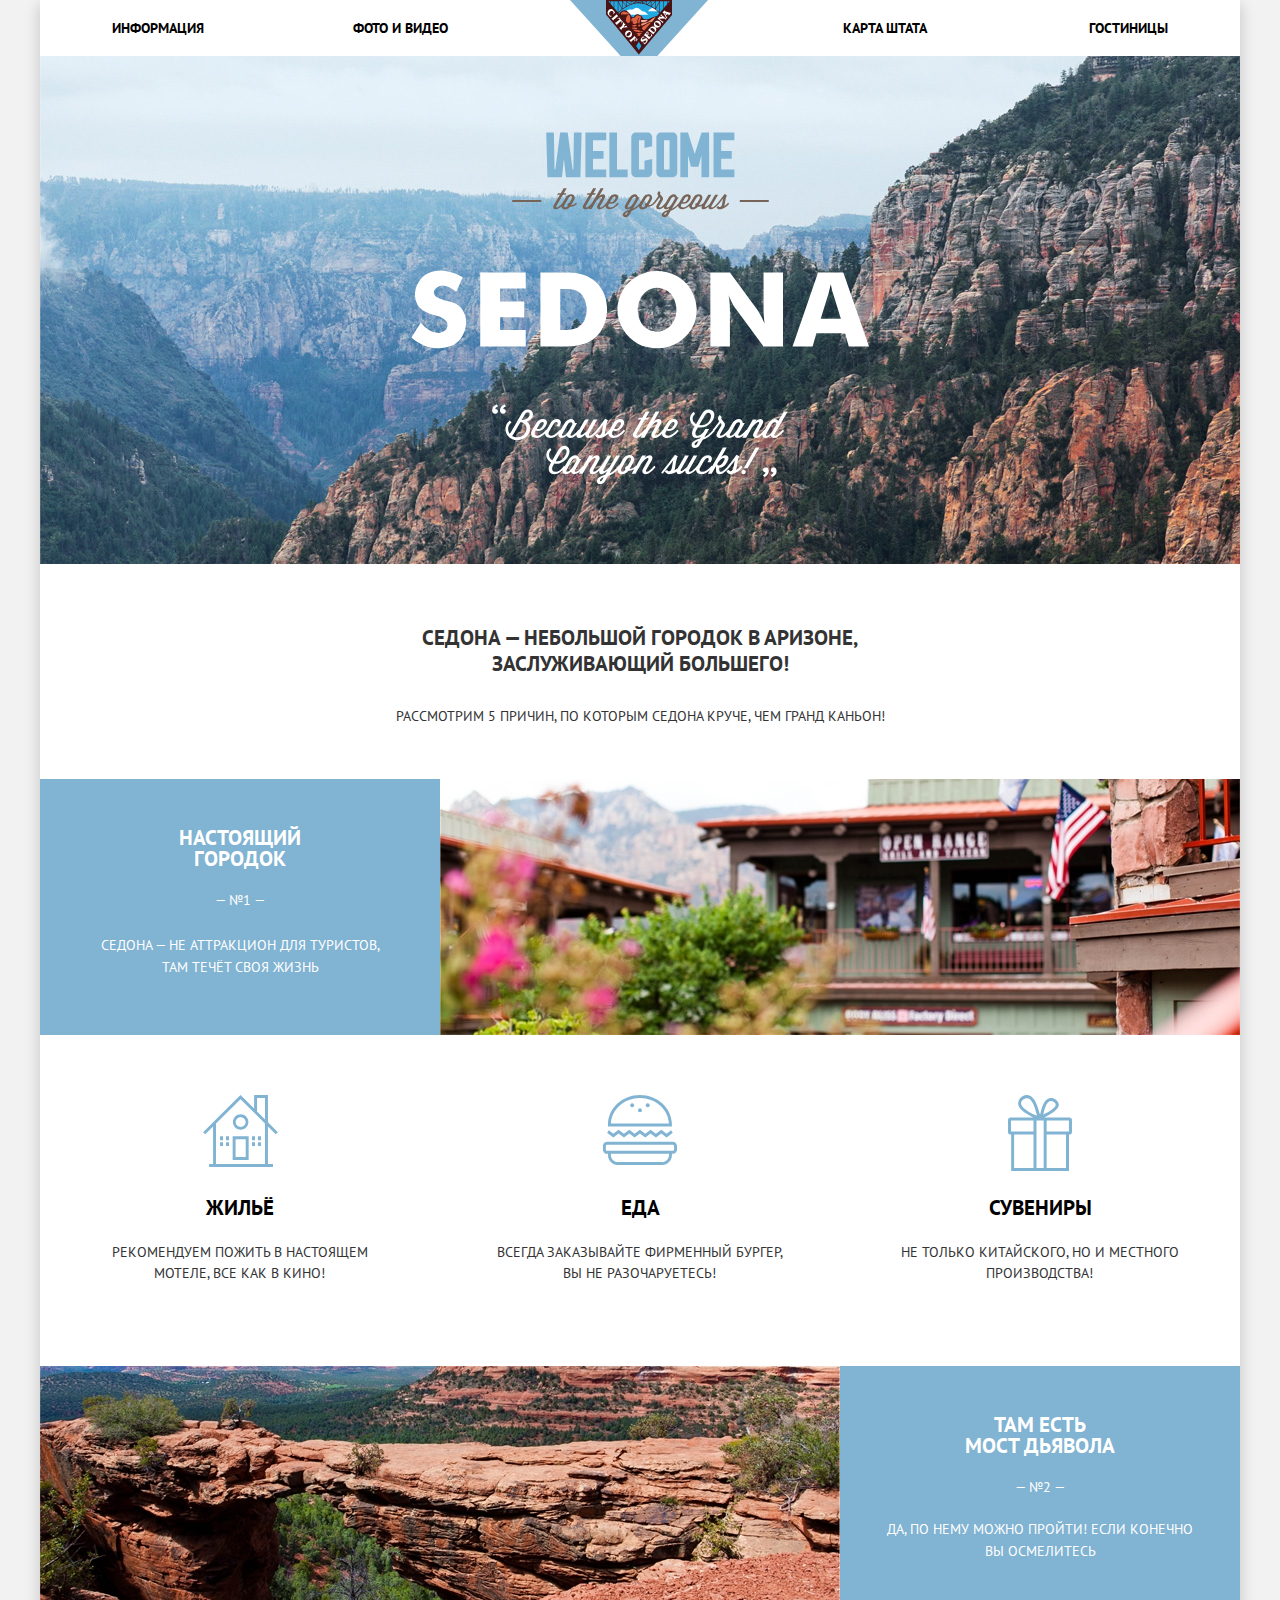
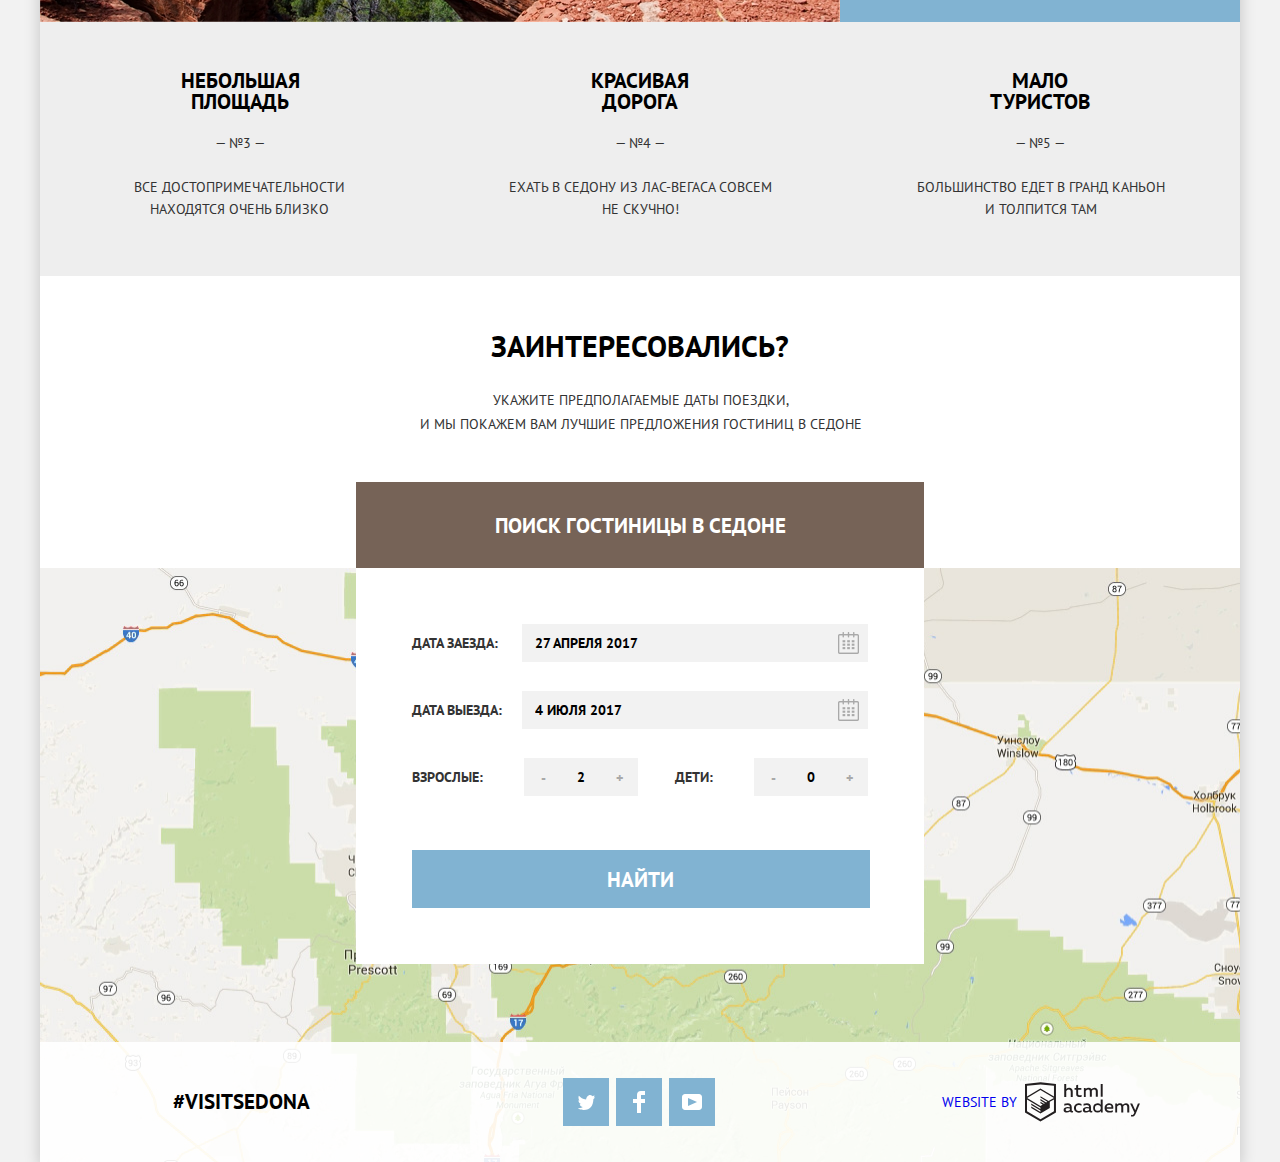
==== commit 84556037: "доработки" ====
--- a/index.html
+++ b/index.html
@@ -3,7 +3,7 @@
   <head>
     <meta charset="utf-8">
     <title>HTML Academy: Седона</title>
-    <link href="<link href="https://fonts.googleapis.com/css?family=PT+Sans:400,700&amp;subset=cyrillic" rel="stylesheet" rel="stylesheet">
+    <link href="https://fonts.googleapis.com/css?family=PT+Sans:400,700&amp;subset=cyrillic" rel="stylesheet">
     <link href="css/normalize.css" rel="stylesheet">
     <link href="css/style.css" rel="stylesheet">
   </head>
@@ -25,7 +25,7 @@
 			<main>
 				<div class="first-screen">
 	  			<img src="img/intro-welcome.svg" width="459" height="353" alt="Welcome to Sedona">
-				</div>
+	  		</div>
 				<div class="tagline">
 					<h1>Седона — небольшой городок в Аризоне, заслуживающий большего!</h1>
 					<p>Рассмотрим 5 причин, по которым Седона круче, чем Гранд Каньон!</p>
--- a/css/style.css
+++ b/css/style.css
@@ -1,8 +1,8 @@
 body {
 	margin: 0;
 	padding: 0;
+	font-size: 14px;
 	font-family: "PT Sans", Arial, sans-serif;
-	font-size: 14px;
 	outline-height: 24px;
 	font-weight: 400;
 	color: #333333;
@@ -31,13 +31,25 @@
 }
 
 .first-screen {
-	background-image: url("../img/background_photo.jpg");
+	background-image: url(../img/background_photo.jpg);
 	background-position-y: -56px; 	
 	background-size: cover;
 	background-repeat: no-repeat;
 	text-align: center;
 	padding-top: 76px;
 	padding-bottom: 76px;
+	position: relative;
+}
+
+.first-screen:after {
+	width: 1201px;
+	height: 59px;
+	background: url(../img/intro-mask.svg);
+	position: absolute;
+	top: 40px;
+	bottom: 10px;
+	color: red;
+
 }
 
 .show-button button {
@@ -45,7 +57,6 @@
 	height: 36px;
 	border: 2px solid #ffffff;
 	color: #ffffff;
-	font-family: "PT Sans";
 	font-size: 14px;
 	font-weight: 400;
 	line-height: 21px;
@@ -59,12 +70,12 @@
   margin-top: -8px;
   margin-right: 10px;
 }
+
 button.button {
   width: 568px;
   padding-top: 24px;
   padding-bottom: 71px;
   color: #ffffff;
-  font-family: "PT Sans";
   font-size: 21px;
   font-weight: 700;
   line-height: 26px;
@@ -107,7 +118,6 @@
   padding-left: 195px;
   padding-right: 229px;
   color: #ffffff;
-  font-family: "PT Sans";
   font-size: 21px;
   font-weight: 700;
   line-height: 26px;
@@ -250,21 +260,21 @@
 }
 
 p.featurers-item.square {
-    padding-left: 16px;
-    padding-right: 18px;
-    padding-top: 2px;
+  padding-left: 16px;
+  padding-right: 18px;
+  padding-top: 2px;
 }
 
 p.featurers-item.road {
-    padding-left: 21px;
-    padding-right: 21px;
-    padding-top: 2px;
+  padding-left: 21px;
+  padding-right: 21px;
+  padding-top: 2px;
 }
 
 p.featurers-item.tourists {
-    padding-left: 31px;
-    padding-right: 30px;
-    padding-top: 2px;
+  padding-left: 31px;
+  padding-right: 30px;
+  padding-top: 2px;
 }
 
 .secondary-features-list {
@@ -378,8 +388,8 @@
 }
 
 .visitors {
-display: flex;
-justify-content: space-between;
+	display: flex;
+	justify-content: space-between;
 }
 
 .visitors-field {
@@ -406,7 +416,6 @@
   border: none;
   background-color: #f2f2f2;
   color: #000000;
-  font-family: "PT Sans";
   font-size: 14px;
   font-weight: 700;
   line-height: 26px;
@@ -546,7 +555,7 @@
 
 .filters	{
 	background-color: #ffffff;
-	background-image: url("../img/background_photo2.jpg");
+	background-image: url(../img/background_photo2.jpg);
 	background-position: center;
 	background-repeat: no-repeat;
 	background-size: cover;
@@ -578,7 +587,6 @@
 	width: 139px;
 	height: 13px;
 	color: #ffffff;
-	font-family: "PT Sans";
 	font-size: 16px;
 	font-weight: 700;
 	line-height: 21px;
@@ -747,8 +755,8 @@
 	align-items: center;
 	padding-left: 72px;
 	padding-right: 72px;
-	padding-top: 30px;
-	padding-bottom: 30px;
+	padding-top: 31px;
+	padding-bottom: 29px;
 }
 
 .sorting-left {
@@ -759,12 +767,15 @@
 .sorting h2 {
 	font-size: 21px;
 	line-height: 26px;
-	margin-right: 49px;
+	margin-right: 47px;
+	margin-top: 0;
+	margin-bottom: 0;
 }
 
 .sort-type {
 	display: flex;
 	align-items: center;
+	padding-top: 1px;
 }
 
 .sort-type span {
@@ -776,6 +787,7 @@
 .sort-type ul {
 	display: flex;
 	list-style-type: none;
+	margin: 0;
 }
 
 .sort-type li:nth-child(2) {
@@ -811,12 +823,21 @@
 	color: #cacaca;
 }
 
+.scroll-elements a:nth-child(2) {
+	margin-left: 8px;
+	background: url(../img/icon-down-dir.svg) no-repeat;
+}
+
 .scroll-elements a {
 	display: inline-block;
 	width: 11px;
 	height: 10px;
 	background: url(../img/icon-up-dir.svg) no-repeat;
-	color: #cacaca;
+}
+
+.arrows-down {
+	transform: rotate(180deg);
+	margin-left: 8px;
 }
 
 .scroll-elements a:hover {
@@ -835,7 +856,7 @@
 	display: flex;
 	flex-direction: row;
 	justify-content: space-between;
-	padding-bottom: 30px;
+	padding-bottom: 26px;
   padding-top: 30px;
 	padding-left: 72px;
 	padding-right: 72px;
@@ -852,7 +873,7 @@
 	font-weight: 700;
 	line-height: 26px;
 	text-transform: uppercase;
-	margin-top: 0;
+	margin-top: -4px;
 	margin-bottom: 0;
 }
 
@@ -861,14 +882,16 @@
 }
 
 .hotel-type {
-  padding-top: 8px;
-  padding-bottom: 8px;
+  margin-top: 3px;
+  margin-bottom: 7px;
 }
 
 .hotel-type span {
 	font-size: 14px;
 	line-height: 21px;
 	text-transform: uppercase;
+	width: 112px;
+	display: inline-block;
 }
 
 .hotel-content {
@@ -928,5 +951,5 @@
 	display: inline-block;
 	padding: 5px 13px;
   margin: 0;
-  margin-top: 47px;
+  margin-top: 43px;
 }	
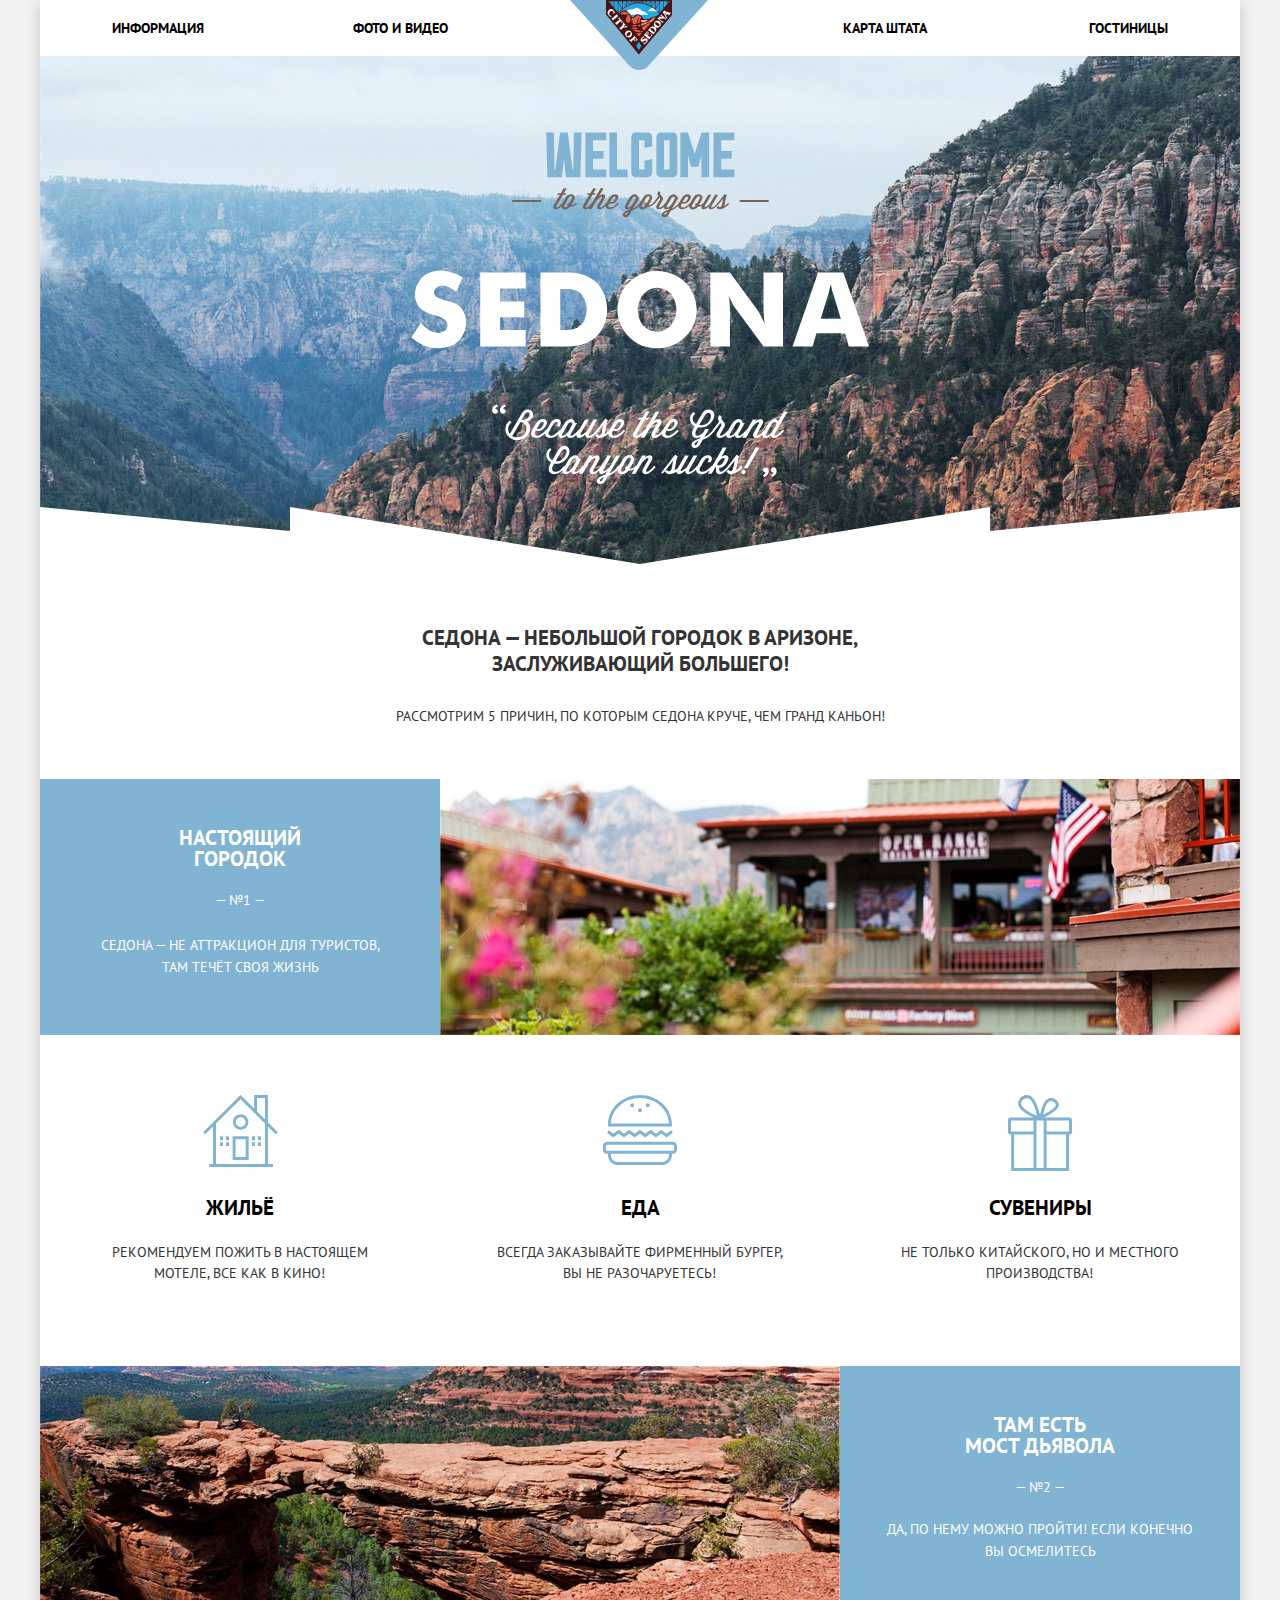
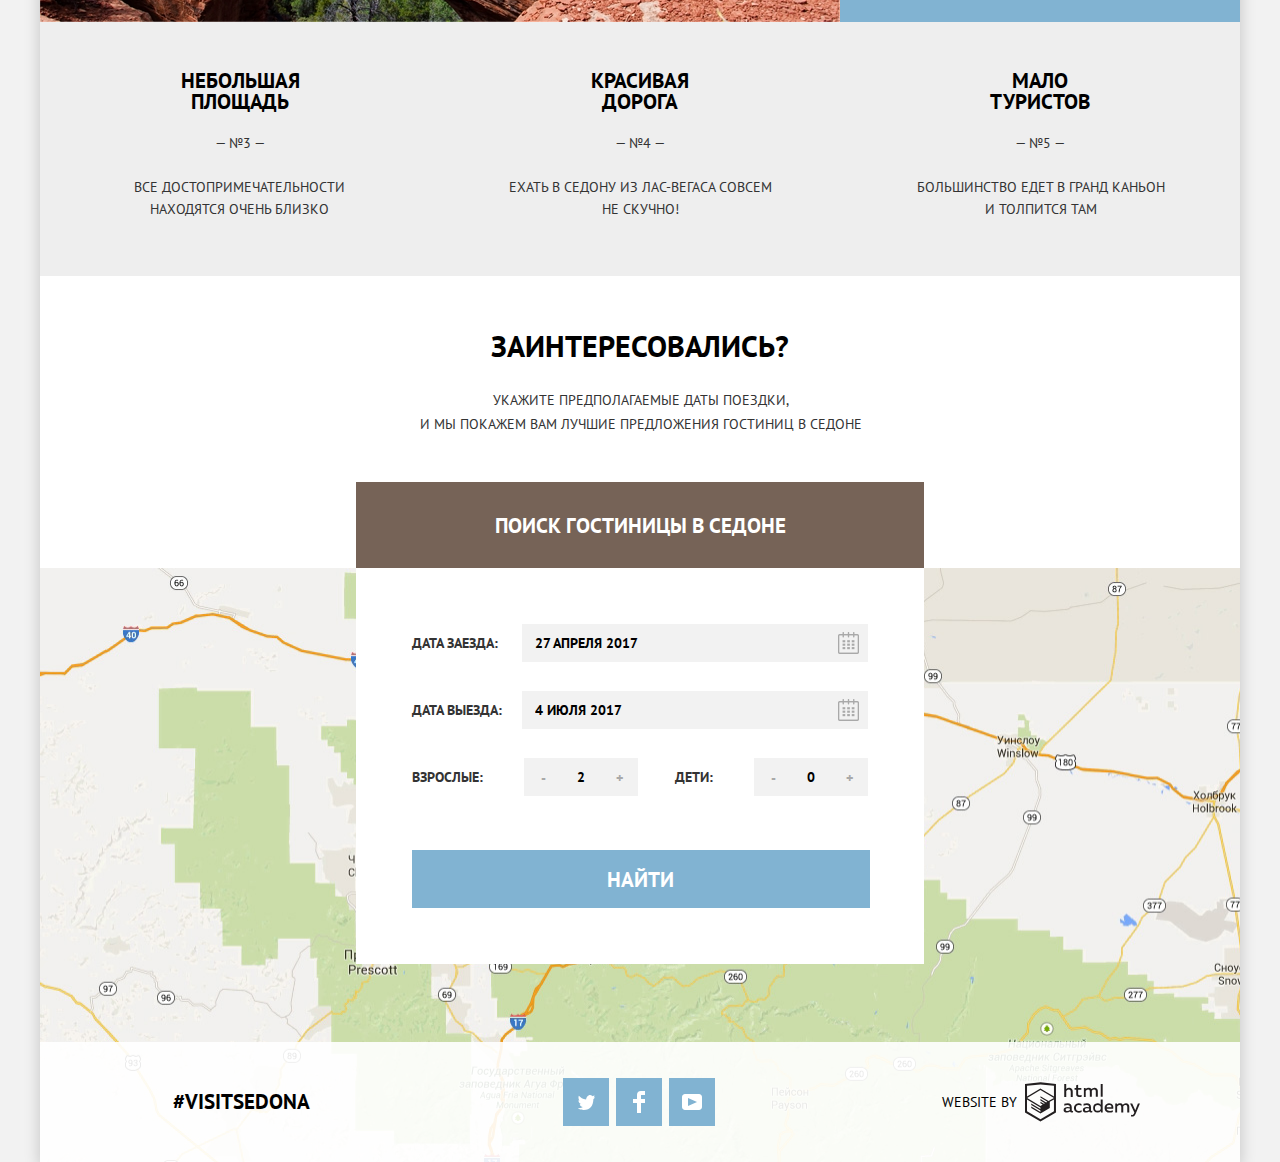
==== commit 0d25e47e: "Базовые критерии" ====
--- a/index.html
+++ b/index.html
@@ -1,158 +1,163 @@
 <!DOCTYPE html>
 <html lang="ru">
-  <head>
-    <meta charset="utf-8">
-    <title>HTML Academy: Седона</title>
-    <link href="https://fonts.googleapis.com/css?family=PT+Sans:400,700&amp;subset=cyrillic" rel="stylesheet">
-    <link href="css/normalize.css" rel="stylesheet">
-    <link href="css/style.css" rel="stylesheet">
-  </head>
-  <body>
-  	<div class="container">
-			<header class="main-header">
-				<nav class="main-navigation">
-					<a class="main-header-logo">
+
+<head>
+  <meta charset="utf-8">
+  <title>HTML Academy: Седона</title>
+  <link href="https://fonts.googleapis.com/css?family=PT+Sans:400,700&amp;subset=cyrillic" rel="stylesheet">
+  <link href="css/normalize.css" rel="stylesheet">
+  <link href="css/style.css" rel="stylesheet">
+</head>
+
+<body>
+  <div class="container">
+    <header class="main-header">
+      <nav class="main-navigation">
+        <a class="main-header-logo">
 						<img src="img/logo-sedona.svg" width="140" height="72" alt="Логотип Седоны">
-					</a>
-					<ul class="site-navigation">
-						<li><a href="info.html">Информация</a></li>
-						<li><a href="media.html">Фото и видео</a></li>
-						<li><a href="map.html">Карта штата</a></li>
-						<li><a href="catalog.html">Гостиницы</a></li>		
-					</ul>
-				</nav>
-			</header>
-			<main>
-				<div class="first-screen">
-	  			<img src="img/intro-welcome.svg" width="459" height="353" alt="Welcome to Sedona">
-	  		</div>
-				<div class="tagline">
-					<h1>Седона — небольшой городок в Аризоне, заслуживающий большего!</h1>
-					<p>Рассмотрим 5 причин, по которым Седона круче, чем Гранд Каньон!</p>
-				</div>	
-				<section class="features">
-					<h2 class="visually-hidden">Преимущества</h2>
-					<div class="features-item">
-						<h3>Настоящий городок</h3>
-						<span>— №1 —</span>
-						<p class="featurers-item city">Седона — не аттракцион для туристов, там течёт своя жизнь</p>
-					</div>
-					<div class="features-images">
-						<img src="img/features-img-1.jpg" width="800" height="256" alt="Вид города">
-					</div>
-				</section>
-				<section class="secondary-features-list">
-	  			<h2 class="visually-hidden">Дополнительные преимущества</h2>
-	  			<div class="secondary-features-item">
-	  				<div class="icon-height">
-	  					<img src="img/icon-1.svg" width="75" height="72" alt="Жилье">
-						</div>
-						<h3>Жильё</h3>
-						<p>рекомендуем пожить в настоящем мотеле, все как в кино!</p>
-					</div>	
-					<div class="secondary-features-item">
-						<div class="icon-height">
-							<img src="img/icon-3.svg" width="74" height="70" alt="Еда">
-						</div>
-						<h3>Еда</h3>
-						<p>Всегда заказывайте фирменный бургер, вы не разочаруетесь!</p>
-					</div>
-					<div class="secondary-features-item">
-						<div class="icon-height">
-							<img src="img/icon-2.svg" width="64" height="76" alt="Сувениры">
-						</div>
-						<h3>Сувениры</h3>
-						<p>не только китайского, но и местного производства!</p>
-					</div>
-				</section>
-				<section class="features">
-					<div class="features-images">
-						<img src="img/features-img-2.jpg" width="800" height="256" alt="Мост дьявола">
-					</div>
-					<div class="features-item">
-						<h3>Там есть<br>мост дьявола</h3>
-						<span>— №2 —</span>
-						<p class="featurers-item bridge">Да, по нему можно пройти! Если конечно вы осмелитесь</p>
-					</div>
-				</section>			
-				<section class="other-features">	
-					<div class="features-item">
-						<h3>Небольшая площадь</h3>
-						<span>— №3 —</span>
-						<p class="featurers-item square">Все достопримечательности находятся очень близко</p>
-					</div>
-					<div class="features-item">
-						<h3>Красивая дорога</h3>
-						<span>— №4 —</span>
-						<p class="featurers-item road">Ехать в Седону из Лас-Вегаса совсем не скучно!</p>
-					</div>
-					<div class="features-item">
-						<h3>Мало туристов</h3>
-						<span>— №5 —</span>
-						<p class="featurers-item tourists">Большинство едет в гранд каньон и толпится там</p>
-					</div>
-				</section>	
-				<section class="call-to-action">
-					<h2>Заинтересовались?</h2>
-					<p class="call-to-action">Укажите предполагаемые даты поездки, <br>и мы покажем вам лучшие предложения гостиниц в седоне</p>
-					<button type="button" class="call-to-action-button">ПОИСК ГОСТИНИЦЫ В седоне</button>
-					<form  class="hotels-search" action="https://echo.htmlacademy.ru" method="post">
-						<div class="search-form">
-							<div class="time-to-stay">
-								<label for="arrival-date">Дата заезда:</label>
-								<div class="form-calendar">
-									<input class="first field" id="arrival-date" type="text" name="arrival-date" placeholder="Enter-date" value="27 апреля 2017">
-									<button class="calendar" type="button">Календарь</button>
-								</div>	
-							</div>
-							<div class="time-to-stay">
-								<label for="departure-date">Дата выезда:</label>
-								<div class="form-calendar">
-									<input class="second field" id="departure-date" type="text" name="departure-date" placeholder="Enter-date" value="4 июля 2017">
-									<button class="calendar" type="button">Календарь</button>
-								</div>	
-							</div>
-							<div class="visitors">
-								<div class="visitors-field">
-									<label for="adults">Взрослые:</label>
-									<div class="input-with-buttons">
-										<button class="number-btn" type="button">-</button>
-										<input type="text" id="adults" name="adults" value="2">
-			            	<button class="number-btn" type="button">+</button>
-			            </div>	
-			          </div>
-			          <div class="visitors-field">
-									<label for="children">Дети:</label>
-									<div class="input-with-buttons">
-										<button class="number-btn" type="button">-</button>
-										<input type="text" id="children" name="children" value="0">
-				            <button class="number-btn" type="button">+</button>
-				           </div> 
-			          </div>
-			        </div>
-			        <div class="button search-button"> 
-								<button type="submit">Найти</button>
-							</div>	
-						</div>	
-					</form>
-				</section>		
-				<section class="map">
-					<img src="img/map.jpg" width="1200" height="594" alt="Карта штата">
-				</section>
-			</main>
-			<footer class="main-footer">
-				<a class="footer-first-link" href="#">#VISITSEDONA</a>
-				<div class="footer-social">
-					<ul>
-						<li><a class="social-button social-button-tw" href="#">Twitter</a></li>
-						<li><a class="social-button social-button-fb" href="#">Facebook</a></li>
-						<li><a class="social-button social-button-yt" href="#">Youtube</a></li>
-					</ul>
-				</div>
-				<p class="footer-copyright">
-					<a class="footer-second-link" href="https://htmlacademy.ru/intensive/htmlcss">WEBSITE BY<img src="img/logo-htmlacademy.svg" width="115" height="40" alt="HTML Academy"></a>
-				</p>
-			</footer>
-		</div>		
-  </body>
+				</a>
+        <ul class="site-navigation">
+          <li><a href="#">Информация</a></li>
+          <li><a href="#">Фото и видео</a></li>
+          <li><a href="#">Карта штата</a></li>
+          <li><a href="catalog.html">Гостиницы</a></li>
+        </ul>
+      </nav>
+    </header>
+    <main>
+      <div class="first-screen">
+        <img src="img/intro-welcome.svg" width="459" height="353" alt="Welcome to Sedona">
+      </div>
+      <div class="tagline">
+        <h1>Седона — небольшой городок в Аризоне, заслуживающий большего!</h1>
+        <p>Рассмотрим 5 причин, по которым Седона круче, чем Гранд Каньон!</p>
+      </div>
+      <section class="features">
+        <h2 class="visually-hidden">Преимущества</h2>
+        <div class="features-item">
+          <h3>Настоящий городок</h3>
+          <span>— №1 —</span>
+          <p class="featurers-item city">Седона — не аттракцион для туристов, там течёт своя жизнь</p>
+        </div>
+        <div class="features-images">
+          <img src="img/features-img-1.jpg" width="800" height="256" alt="Вид города">
+        </div>
+      </section>
+      <section class="secondary-features-list">
+        <h2 class="visually-hidden">Дополнительные преимущества</h2>
+        <div class="secondary-features-item">
+          <div class="icon-height">
+            <img src="img/icon-1.svg" width="75" height="72" alt="Жилье">
+          </div>
+          <h3>Жильё</h3>
+          <p>рекомендуем пожить в настоящем мотеле, все как в кино!</p>
+        </div>
+        <div class="secondary-features-item">
+          <div class="icon-height">
+            <img src="img/icon-3.svg" width="74" height="70" alt="Еда">
+          </div>
+          <h3>Еда</h3>
+          <p>Всегда заказывайте фирменный бургер, вы не разочаруетесь!</p>
+        </div>
+        <div class="secondary-features-item">
+          <div class="icon-height">
+            <img src="img/icon-2.svg" width="64" height="76" alt="Сувениры">
+          </div>
+          <h3>Сувениры</h3>
+          <p>не только китайского, но и местного производства!</p>
+        </div>
+      </section>
+      <section class="features">
+        <div class="features-images">
+          <img src="img/features-img-2.jpg" width="800" height="256" alt="Мост дьявола">
+        </div>
+        <div class="features-item">
+          <h3>Там есть<br>мост дьявола</h3>
+          <span>— №2 —</span>
+          <p class="featurers-item bridge">Да, по нему можно пройти! Если конечно вы осмелитесь</p>
+        </div>
+      </section>
+      <section class="other-features">
+        <div class="features-item">
+          <h3>Небольшая площадь</h3>
+          <span>— №3 —</span>
+          <p class="featurers-item square">Все достопримечательности находятся очень близко</p>
+        </div>
+        <div class="features-item">
+          <h3>Красивая дорога</h3>
+          <span>— №4 —</span>
+          <p class="featurers-item road">Ехать в Седону из Лас-Вегаса совсем не скучно!</p>
+        </div>
+        <div class="features-item">
+          <h3>Мало туристов</h3>
+          <span>— №5 —</span>
+          <p class="featurers-item tourists">Большинство едет в гранд каньон и толпится там</p>
+        </div>
+      </section>
+      <section class="call-to-action">
+        <h2>Заинтересовались?</h2>
+        <p class="call-to-action">Укажите предполагаемые даты поездки,
+          <br>и мы покажем вам лучшие предложения гостиниц в седоне</p>
+        <button type="button" class="call-to-action-button">ПОИСК ГОСТИНИЦЫ В седоне</button>
+        <form class="hotels-search" action="https://echo.htmlacademy.ru" method="post">
+          <div class="search-form">
+            <div class="time-to-stay">
+              <label for="arrival-date">Дата заезда:</label>
+              <div class="form-calendar">
+                <input class="first field" id="arrival-date" type="text" name="arrival-date" placeholder="Enter-date" value="27 апреля 2017">
+                <button class="calendar" type="button">Календарь</button>
+              </div>
+            </div>
+            <div class="time-to-stay">
+              <label for="departure-date">Дата выезда:</label>
+              <div class="form-calendar">
+                <input class="second field" id="departure-date" type="text" name="departure-date" placeholder="Enter-date" value="4 июля 2017">
+                <button class="calendar" type="button">Календарь</button>
+              </div>
+            </div>
+            <div class="visitors">
+              <div class="visitors-field">
+                <label for="adults">Взрослые:</label>
+                <div class="input-with-buttons">
+                  <button class="number-btn" type="button">-</button>
+                  <input type="text" id="adults" name="adults" value="2">
+                  <button class="number-btn" type="button">+</button>
+                </div>
+              </div>
+              <div class="visitors-field">
+                <label for="children">Дети:</label>
+                <div class="input-with-buttons">
+                  <button class="number-btn" type="button">-</button>
+                  <input type="text" id="children" name="children" value="0">
+                  <button class="number-btn" type="button">+</button>
+                </div>
+              </div>
+            </div>
+            <div class="button search-button">
+              <button type="submit">Найти</button>
+            </div>
+          </div>
+        </form>
+      </section>
+      <section class="map">
+        <img src="img/map.jpg" width="1200" height="594" alt="Карта штата">
+      </section>
+    </main>
+    <footer class="main-footer">
+      <a class="footer-first-link" href="#">#VISITSEDONA</a>
+      <div class="footer-social">
+        <ul>
+          <li><a class="social-button social-button-tw" href="#">Twitter</a></li>
+          <li><a class="social-button social-button-fb" href="#">Facebook</a></li>
+          <li><a class="social-button social-button-yt" href="#">Youtube</a></li>
+        </ul>
+      </div>
+      <p class="footer-copyright">
+        <a class="footer-second-link" href="https://htmlacademy.ru/intensive/htmlcss">Website by<img src="img/logo-htmlacademy.svg" width="115" height="40" alt="HTML Academy">
+				</a>
+      </p>
+    </footer>
+  </div>
+</body>
+
 </html>
--- a/css/style.css
+++ b/css/style.css
@@ -1,67 +1,67 @@
 body {
-	margin: 0;
-	padding: 0;
-	font-size: 14px;
-	font-family: "PT Sans", Arial, sans-serif;
-	outline-height: 24px;
-	font-weight: 400;
-	color: #333333;
-	text-transform: uppercase;
-	min-width: 1200px;
-	background-color: #f2f2f2;
+  margin: 0;
+  padding: 0;
+  font-size: 14px;
+  font-family: "PT Sans", Arial, sans-serif;
+  outline-height: 24px;
+  font-weight: 400;
+  color: #333333;
+  text-transform: uppercase;
+  min-width: 1200px;
+  background-color: #f2f2f2;
 }
 
 a {
-	text-decoration: none;
+  text-decoration: none;
 }
 
 .visually-hidden {
-	position: absolute;
-	clip: rect(0 0 0 0);
-	width: 1px;
-	height: 1px;
-	margin: -1px;
+  position: absolute;
+  clip: rect(0 0 0 0);
+  width: 1px;
+  height: 1px;
+  margin: -1px;
 }
 
 .container {
-	width: 1200px;
-	margin: 0 auto;
-	background: #ffffff;
-	box-shadow: 0 5px 15px rgba(0, 1, 1, 0.2);
+  width: 1200px;
+  margin: 0 auto;
+  background: #ffffff;
+  box-shadow: 0 5px 15px rgba(0, 1, 1, 0.2);
 }
 
 .first-screen {
-	background-image: url(../img/background_photo.jpg);
-	background-position-y: -56px; 	
-	background-size: cover;
-	background-repeat: no-repeat;
-	text-align: center;
-	padding-top: 76px;
-	padding-bottom: 76px;
-	position: relative;
+  background-image: url(../img/background_photo.jpg);
+  background-position-y: -56px;
+  background-size: cover;
+  background-repeat: no-repeat;
+  text-align: center;
+  padding-top: 76px;
+  padding-bottom: 76px;
+  position: relative;
 }
 
 .first-screen:after {
-	width: 1201px;
-	height: 59px;
-	background: url(../img/intro-mask.svg);
-	position: absolute;
-	top: 40px;
-	bottom: 10px;
-	color: red;
-
+  content: "";
+  width: 1200px;
+  height: 57px;
+  background: url(../img/intro-mask.svg);
+  position: absolute;
+  bottom: 0;
+  left: 0;
+  background-size: auto;
 }
 
 .show-button button {
-	width: 137px;
-	height: 36px;
-	border: 2px solid #ffffff;
-	color: #ffffff;
-	font-size: 14px;
-	font-weight: 400;
-	line-height: 21px;
-	text-transform: uppercase;
-	background: transparent;
+  width: 137px;
+  height: 36px;
+  border: 2px solid #ffffff;
+  color: #ffffff;
+  font-size: 14px;
+  font-weight: 400;
+  line-height: 21px;
+  text-transform: uppercase;
+  background: transparent;
 }
 
 .show-button.button {
@@ -87,26 +87,26 @@
 }
 
 .call-to-action-button {
-	background-color: #766357;
-	color: #ffffff;
-	text-transform: uppercase;
-	border: none;
-	width: 568px;
-	height: 86px;
-	line-height: 86px;
-	font-size: 21px;
-	font-weight: 700;
-}	
+  background-color: #766357;
+  color: #ffffff;
+  text-transform: uppercase;
+  border: none;
+  width: 568px;
+  height: 86px;
+  line-height: 86px;
+  font-size: 21px;
+  font-weight: 700;
+}
 
 button.number-btn {
-	width: 38px;
-	height: 38px;
-	border: none;
-	background-color: #f2f2f2;
-	font-size: 14px;
-	line-height: 38px;
-	color: #a9a9a9;
-	font-weight: 700;
+  width: 38px;
+  height: 38px;
+  border: none;
+  background-color: #f2f2f2;
+  font-size: 14px;
+  line-height: 38px;
+  color: #a9a9a9;
+  font-weight: 700;
 }
 
 .search-button button {
@@ -127,130 +127,131 @@
 }
 
 .search-button:hover {
-	color: #669ec0;
+  color: #669ec0;
 }
 
 .search-button:action {
-	color: #5496bd;
+  color: #5496bd;
 }
 
 .main-navigation {
-	height: 56px;
-	font-size: 14px;
-	line-height: 26px;
-	color: #000000;
-	background-color: #ffffff;
-	position: relative;
-	padding-left: 6%;
-	padding-right: 6%;
+  height: 56px;
+  font-size: 14px;
+  line-height: 26px;
+  color: #000000;
+  background-color: #ffffff;
+  position: relative;
+  padding-left: 6%;
+  padding-right: 6%;
 }
 
 .main-header-logo {
-	order: 0;
-	width: 140px;
-	height: 72px;
-	position: absolute;
-	top: 0;
-	left: 50%;
-	margin-left: -70px;
+  order: 0;
+  width: 140px;
+  height: 72px;
+  position: absolute;
+  top: 0;
+  left: 50%;
+  margin-left: -70px;
+  z-index: 10;
 }
 
 .site-navigation {
-	display: flex;
-	flex-direction: row;
-	align-items: flex-start;
-	margin: 0;
-	padding: 0;
-	list-style: none;
+  display: flex;
+  flex-direction: row;
+  align-items: flex-start;
+  margin: 0;
+  padding: 0;
+  list-style: none;
 }
 
 .site-navigation li {
-	width: 22.8%;
+  width: 22.8%;
 }
 
 .site-navigation li:nth-child(2) {
-	margin-right: 8.8%;
-}
-
-.site-navigation li:nth-child(3){
-	text-align: right;
+  margin-right: 8.8%;
+}
+
+.site-navigation li:nth-child(3) {
+  text-align: right;
 }
 
 .site-navigation li:nth-child(4) {
-	text-align: right;
+  text-align: right;
 }
 
 .site-navigation a {
-	color: #000000;
-	font-weight: 700;
-	line-height: 56px;
+  color: #000000;
+  font-weight: 700;
+  line-height: 56px;
 }
 
 .site-navigation a:hover {
-	color: #81b3d2;
+  color: #81b3d2;
 }
 
 .site-navigation a:focus {
-	color: #cacaca;
+  color: #cacaca;
 }
 
 .tagline {
-	padding-top: 47px;
-	padding-bottom: 36px;
-	padding-left: 300px;
-	padding-right: 300px;
+  padding-top: 47px;
+  padding-bottom: 36px;
+  padding-left: 300px;
+  padding-right: 300px;
 }
 
 .tagline h1 {
-	font-size: 21px;
-	line-height: 26px;
-	text-align: center;
-	margin-bottom: 26px;
+  font-size: 21px;
+  line-height: 26px;
+  text-align: center;
+  margin-bottom: 26px;
 }
 
 .tagline p {
-	font-size: 14px;
-	line-height: 26px;
-	color: #333333;
-	text-align: center;
+  font-size: 14px;
+  line-height: 26px;
+  color: #333333;
+  text-align: center;
 }
 
 .features {
-	display: flex;
-	flex-direction: row;
-	justify-content: flex-start;
-	background-color: #81b3d2;
-	color: #ffffff;
+  display: flex;
+  flex-direction: row;
+  justify-content: flex-start;
+  background-color: #81b3d2;
+  color: #ffffff;
 }
 
 .features-images img {
-	display: block;
+  display: block;
 }
 
 .features-item {
-	width: 400px;
-	text-align: center;
-	padding-top: 27px;
-	padding-left: 40px;
-	padding-right: 40px; 
+  width: 400px;
+  text-align: center;
+  padding-top: 27px;
+  padding-left: 40px;
+  padding-right: 40px;
 }
 
 .features-item p {
-	margin-top: 20px;
+  margin-top: 20px;
   line-height: 22px;
 }
 
 .features-item h3 {
-	font-size: 21px;
-	line-height: 21px;
-	color: #ffffff;
-	padding-left: 82px;
-   padding-right: 82px;
+  font-size: 21px;
+  line-height: 21px;
+  color: #ffffff;
+  padding-left: 82px;
+  padding-right: 82px;
 }
 
 .features-item span {
-	font-size: 14px;
-	line-height: 21px;
+  font-size: 14px;
+  line-height: 21px;
 }
 
 p.featurers-item.city {
@@ -278,74 +279,74 @@
 }
 
 .secondary-features-list {
-	display: flex;
-	flex-direction: row;
-	justify-content: space-between;
-	align-items: center;
+  display: flex;
+  flex-direction: row;
+  justify-content: space-between;
+  align-items: center;
 }
 
 .secondary-features-item {
-	width: 400px;
-	text-align: center;
-	padding-top: 60px;
-	padding-bottom: 68px;
-	padding-left: 40px;
-	padding-right: 40px; 
+  width: 400px;
+  text-align: center;
+  padding-top: 60px;
+  padding-bottom: 68px;
+  padding-left: 40px;
+  padding-right: 40px;
 }
 
 .icon-height {
-	height: 76px;
-	padding-bottom: 5px;
+  height: 76px;
+  padding-bottom: 5px;
 }
 
 .secondary-features-item p {
-	padding-left: 8px;
+  padding-left: 8px;
   padding-right: 9px;
   line-height: 21px;
 }
 
 .secondary-features-item h3 {
-	font-size: 21px;
-	line-height: 21px;
-	color: #000000;
-	padding-bottom: 3px;
+  font-size: 21px;
+  line-height: 21px;
+  color: #000000;
+  padding-bottom: 3px;
 }
 
 .other-features {
-	display: flex;
-	flex-direction: row;
-	justify-content: flex-start;
-	background-color: #eeeeee;
-	padding-bottom: 42px;
+  display: flex;
+  flex-direction: row;
+  justify-content: flex-start;
+  background-color: #eeeeee;
+  padding-bottom: 42px;
 }
 
 .other-features h3 {
-	color: #000000;
+  color: #000000;
 }
 
 .call-to-action {
-	text-align: center;
-	padding-top: 27px;
-	position: relative;
+  text-align: center;
+  padding-top: 27px;
+  position: relative;
 }
 
 .hotels-search {
-	position: absolute;
-	top: 100;
-	left: 50%;
-	margin-left: -284px;
-	text-align: left;
-	width: 568px;
-	background: #ffffff;
-	box-sizing: border-box;
-	padding: 56px;
+  position: absolute;
+  top: 100;
+  left: 50%;
+  margin-left: -284px;
+  text-align: left;
+  width: 568px;
+  background: #ffffff;
+  box-sizing: border-box;
+  padding: 56px;
 }
 
 .call-to-action h2 {
-	font-size: 30px;
-	line-height: 32px;
-	color: #000000;
-	padding-top: 2px;
+  font-size: 30px;
+  line-height: 32px;
+  color: #000000;
+  padding-top: 2px;
 }
 
 p.call-to-action {
@@ -357,62 +358,62 @@
 }
 
 .time-to-stay {
-	display: flex;
+  display: flex;
   margin-bottom: 29px;
   justify-content: space-between;
   align-items: center;
 }
 
 button.calendar {
-	width: 21px;
-	height: 22px;
+  width: 21px;
+  height: 22px;
   position: absolute;
   right: 9px;
   top: 8px;
-	background: url(../img/calendar.png) no-repeat;
-	border: none;
-	text-indent: -9999px;
-}    
+  background: url(../img/calendar.svg) no-repeat;
+  border: none;
+  text-indent: -9999px;
+}
 
 .form-calendar {
-	position: relative;
-	width: 346px;
+  position: relative;
+  width: 346px;
 }
 
 .form-calendar input {
-	width: 100%;
-	height: 38px;
-	line-height: 38px;
-	padding-left: 13px;
-	box-sizing: border-box;
+  width: 100%;
+  height: 38px;
+  line-height: 38px;
+  padding-left: 13px;
+  box-sizing: border-box;
 }
 
 .visitors {
-	display: flex;
-	justify-content: space-between;
+  display: flex;
+  justify-content: space-between;
 }
 
 .visitors-field {
-	display: flex;
-	margin-bottom: 54px;
-	align-items: center;
+  display: flex;
+  margin-bottom: 54px;
+  align-items: center;
 }
 
 .input-with-buttons {
-	display: flex;
-	margin-left: 41px;
+  display: flex;
+  margin-left: 41px;
 }
 
 .input-with-buttons input {
-	width: 38px;
-	height: 38px;
-	line-height: 38px;
-	text-align: center;
-	padding: 0;
+  width: 38px;
+  height: 38px;
+  line-height: 38px;
+  text-align: center;
+  padding: 0;
 }
 
 .search-form input {
-	margin: 0;
+  margin: 0;
   border: none;
   background-color: #f2f2f2;
   color: #000000;
@@ -423,46 +424,46 @@
 }
 
 .map img {
-	display: block;
+  display: block;
 }
 
 .main-footer {
-	display: flex;
-	justify-content: space-around;
-	align-items: center;
-	margin-top: -120px;
-	background: rgba(255, 255, 255, 0.9);
-	width: 100%;
-	height: 120px;
-	position: relative;
+  display: flex;
+  justify-content: space-around;
+  align-items: center;
+  margin-top: -120px;
+  background: rgba(255, 255, 255, 0.9);
+  width: 100%;
+  height: 120px;
+  position: relative;
 }
 
 .main-footer-catalog {
-	display: flex;
-	justify-content: space-around;
-	align-items: center;
-	background: rgba(255, 255, 255, 0.9);
-	width: 100%;
-	height: 120px;	
+  display: flex;
+  justify-content: space-around;
+  align-items: center;
+  background: rgba(255, 255, 255, 0.9);
+  width: 100%;
+  height: 120px;
 }
 
 .footer-first-link {
-	font-size: 21px;
-	font-weight: 700;
-	line-height: 26px;
-	text-align: center;
-	color: #000000;
-	padding-left: 40px;
+  font-size: 21px;
+  font-weight: 700;
+  line-height: 26px;
+  text-align: center;
+  color: #000000;
+  padding-left: 40px;
 }
 
 .footer-second-link {
-	display: flex;
-	align-items: center;
-	margin-left: 35px;
+  display: flex;
+  align-items: center;
+  margin-left: 35px;
 }
 
 .footer-second-link img {
-	margin-left: 8px;
+  margin-left: 8px;
 }
 
 .footer-social {
@@ -471,35 +472,35 @@
 }
 
 .social-button {
-	text-indent: -9999px;
+  text-indent: -9999px;
 }
 
 .social-button-tw {
-	width: 18px;
-	height: 17px;
-	margin-left: 3px;
-	background: url(../img/twitter.svg) no-repeat center;
-	position: absolute;
+  width: 18px;
+  height: 17px;
+  margin-left: 3px;
+  background: url(../img/twitter.svg) no-repeat center;
+  position: absolute;
   bottom: 15px;
   right: 13px;
 }
 
 .social-button-fb {
-	width: 12px;
-	height: 22px;
-	margin-left: 37px;
-	background: url(../img/fb-icon.svg) no-repeat center;
-	position: absolute;
+  width: 12px;
+  height: 22px;
+  margin-left: 37px;
+  background: url(../img/fb-icon.svg) no-repeat center;
+  position: absolute;
   bottom: 13px;
   right: 17px;
 }
 
 .social-button-yt {
-	width: 20px;
-	height: 16px;
-	margin-left: 3px;
-	background: url(../img/youtube.svg) no-repeat center;
-	position: absolute;
+  width: 20px;
+  height: 16px;
+  margin-left: 3px;
+  background: url(../img/youtube.svg) no-repeat center;
+  position: absolute;
   bottom: 16px;
   right: 13px;
 }
@@ -512,282 +513,290 @@
 }
 
 .footer-social li {
-	width: 46px;
-	height: 48px;
-	background-color: #81b3d2;
-	margin-right: 7px;
-	position: relative;
+  width: 46px;
+  height: 48px;
+  background-color: #81b3d2;
+  margin-right: 7px;
+  position: relative;
 }
 
 .footer-socila li:last-child {
-	margin-right: 0;
-}
-
-.footer-social  a:hover {
-	color: #81b3d2;
+  margin-right: 0;
+}
+
+.footer-social a:hover {
+  color: #81b3d2;
 }
 
 .footer-social a:focus {
-	color: #cacaca;
+  color: #cacaca;
 }
 
 .search-form label {
-	font-size: 14px;
-	line-height: 26px;
-	font-weight: 700;
-	text-align: center;
-	text-transform: uppercase;	
+  font-size: 14px;
+  line-height: 26px;
+  font-weight: 700;
+  text-align: center;
+  text-transform: uppercase;
+}
+
+.footer-second-link {
+  display: flex;
+  align-items: center;
+  margin-left: 35px;
+  font-size: 14px;
+  color: #000000;
+  text-transform: uppercase;
 }
 
 .footer-copyright {
-	text-align: center;
-	color: #000000;
-	margin-right: 7px;
+  text-align: center;
+  color: #000000;
+  margin-right: 7px;
 }
 
 .footer-copyright a:hover {
-	color: #81b3d2;
+  color: #81b3d2;
 }
 
 .footer-copyright a:focus {
-	color: #cacaca;
-}
-
-.filters	{
-	background-color: #ffffff;
-	background-image: url(../img/background_photo2.jpg);
-	background-position: center;
-	background-repeat: no-repeat;
-	background-size: cover;
+  color: #cacaca;
+}
+
+.filters {
+  background-color: #ffffff;
+  background-image: url(../img/background_photo2.jpg);
+  background-position: center;
+  background-repeat: no-repeat;
+  background-size: cover;
 }
 
 .filter-form {
-	display: flex;
-	justify-content: space-between;
-	padding-left: 72px;
-	padding-right: 72px;
-	color: #ffffff;
-	padding-top: 28px;
-	padding-bottom: 5px;
+  display: flex;
+  justify-content: space-between;
+  padding-left: 72px;
+  padding-right: 72px;
+  color: #ffffff;
+  padding-top: 28px;
+  padding-bottom: 5px;
 }
 
 .filter {
-	display: flex;
+  display: flex;
 }
 
 .filter-option {
-    margin-bottom: 36px;
+  margin-bottom: 36px;
 }
 
 .filter-checkbox {
-	padding-right: 116px;
+  padding-right: 116px;
 }
 
 .filter-checkbox h4 {
-	width: 139px;
-	height: 13px;
-	color: #ffffff;
-	font-size: 16px;
-	font-weight: 700;
-	line-height: 21px;
-	text-transform: uppercase;
-	margin: 0;
-	padding: 0;
+  width: 139px;
+  height: 13px;
+  color: #ffffff;
+  font-size: 16px;
+  font-weight: 700;
+  line-height: 21px;
+  text-transform: uppercase;
+  margin: 0;
+  padding: 0;
 }
 
 .filter-checkbox fieldset {
-	padding: 0;
+  padding: 0;
 }
 
 .filter fieldset {
-	border: none;
-	padding: 0;
-	margin: 0;
+  border: none;
+  padding: 0;
+  margin: 0;
 }
 
 .filter legend {
-	font-size: 14px;
-	line-height: 21px;
+  font-size: 14px;
+  line-height: 21px;
 }
 
 .filter ul {
-	list-style: none;
-	padding: 0;
-	margin: 0;
-	padding-top: 36px;
+  list-style: none;
+  padding: 0;
+  margin: 0;
+  padding-top: 36px;
 }
 
 .calculation {
-	width: 318px;
-	margin-bottom: 9px;
+  width: 318px;
+  margin-bottom: 9px;
 }
 
 .calculation-input {
-	font-size: 14px;
-	line-height: 21px;
+  font-size: 14px;
+  line-height: 21px;
 }
 
 .calculation-input h4 {
-	margin-top: -7px;
-	font-size: 16px;
-	font-weight: 700;
-	line-height: 32px;
-	text-transform: uppercase;
-	margin-left: 2px;
-	margin-bottom: 5px;
+  margin-top: -7px;
+  font-size: 16px;
+  font-weight: 700;
+  line-height: 32px;
+  text-transform: uppercase;
+  margin-left: 2px;
+  margin-bottom: 5px;
 }
 
 .calculation-input-wrapp {
-	display: flex;
-	border: 2px solid #ffffff;
-	padding-top: 6px;
-	padding-bottom: 5px;
-	border-radius: 2px;
-	position: relative;
+  display: flex;
+  border: 2px solid #ffffff;
+  padding-top: 6px;
+  padding-bottom: 5px;
+  border-radius: 2px;
+  position: relative;
 }
 
 .calculation-input-wrapp:before {
-	left: 50%;
-	margin-left: -1px;
-	content: "";
-	display: block;
-	width: 2px;
-	height: 22px;	
-	background: #ffffff;
-	position: absolute;
-	top: 5px;
-
+  left: 50%;
+  margin-left: -1px;
+  content: "";
+  display: block;
+  width: 2px;
+  height: 22px;
+  background: #ffffff;
+  position: absolute;
+  top: 5px;
 }
 
 .cal-from {
-	display: flex;
-	align-items: baseline;
-	width: 50%;
-	padding-left: 67px;
+  display: flex;
+  align-items: baseline;
+  width: 50%;
+  padding-left: 67px;
 }
 
 .cal-before {
-	display: flex;
-	align-items: baseline;
-	width: 50%;
-	margin-left: -10px;
+  display: flex;
+  align-items: baseline;
+  width: 50%;
+  margin-left: 47px;
 }
 
 .cal-input {
-	width: : 62px;
-	background: transparent;
-	border: none;
-	color: #ffffff;
+  width: 62px;
+  background: transparent;
+  border: none;
+  color: #ffffff;
 }
 
 .filter-checkbox legend,
 .calculation span {
-	font-size: 16px;
-	line-height: 21px;
-	font-weight: 700;
-	margin-bottom: 31px;
+  font-size: 16px;
+  line-height: 21px;
+  font-weight: 700;
+  margin-bottom: 31px;
 }
 
 .checkbox {
-	margin-bottom: 29px;
+  margin-bottom: 29px;
 }
 
 .checkbox-label {
-	display: block;
-	padding-left: 40px;
-	position: relative;
-} 
-
-.checkbox-label:before { 
-	content: "";
-	display: block;
-	position: absolute;
-	left: 0;
-	top: -5px;
-	width: 23px;
-	height: 23px;
-}
-
-.checkbox input[type="checkbox"] + .checkbox-label:before {
-	background: url(../img/checkbox-off.svg) no-repeat;
-	background-size: cover; 
-}
-
-.checkbox input[type="checkbox"]:checked + .checkbox-label:before {
-	width: 27px;
-	background: url(../img/checkbox-on.svg) no-repeat; 
-	background-size: cover;
+  display: block;
+  padding-left: 40px;
+  position: relative;
+}
+
+.checkbox-label:before {
+  content: "";
+  display: block;
+  position: absolute;
+  left: 0;
+  top: -5px;
+  width: 23px;
+  height: 23px;
+}
+
+.checkbox input[type="checkbox"]+.checkbox-label:before {
+  background: url(../img/checkbox-off.svg) no-repeat;
+  background-size: cover;
+}
+
+.checkbox input[type="checkbox"]:checked+.checkbox-label:before {
+  width: 27px;
+  background: url(../img/checkbox-on.svg) no-repeat;
+  background-size: cover;
 }
 
 .slider {
-	width: 100%;
-	height: 2px;
-	background: linear-gradient(to right, #ffffff 80%, rgba(255, 255, 255, 0.35) 20%) ;
-	margin-top: 20px;
-	margin-bottom: 40px;
-	position: relative;
+  width: 100%;
+  height: 2px;
+  background: linear-gradient(to right, #ffffff 80%, rgba(255, 255, 255, 0.35) 20%);
+  margin-top: 20px;
+  margin-bottom: 40px;
+  position: relative;
 }
 
 span.first-slider {
-	position: absolute;
-	display: block;
-	width: 20px;
-	height: 22px;
-	background: url(../img/filter-button.svg);
-	top: -9px;
-	left: 1px;
+  position: absolute;
+  display: block;
+  width: 20px;
+  height: 22px;
+  background: url(../img/filter-button.svg);
+  top: -9px;
+  left: 1px;
 }
 
 span.second-slider {
-	position: absolute;
-	display: block;
-	width: 20px;
-	height: 22px;
-	background: url(../img/filter-button.svg);
-	top: -9px;
-	right: 45px;
+  position: absolute;
+  display: block;
+  width: 20px;
+  height: 22px;
+  background: url(../img/filter-button.svg);
+  top: -9px;
+  right: 45px;
 }
 
 
 .sorting {
-	display: flex;
-	justify-content: space-between;
-	align-items: center;
-	padding-left: 72px;
-	padding-right: 72px;
-	padding-top: 31px;
-	padding-bottom: 29px;
+  display: flex;
+  justify-content: space-between;
+  align-items: center;
+  padding-left: 72px;
+  padding-right: 72px;
+  padding-top: 31px;
+  padding-bottom: 29px;
 }
 
 .sorting-left {
-	display: flex;
-	align-items: center;
+  display: flex;
+  align-items: center;
 }
 
 .sorting h2 {
-	font-size: 21px;
-	line-height: 26px;
-	margin-right: 47px;
-	margin-top: 0;
-	margin-bottom: 0;
+  font-size: 21px;
+  line-height: 26px;
+  margin-right: 47px;
+  margin-top: 0;
+  margin-bottom: 0;
 }
 
 .sort-type {
-	display: flex;
-	align-items: center;
-	padding-top: 1px;
+  display: flex;
+  align-items: center;
+  padding-top: 1px;
 }
 
 .sort-type span {
-	font-size: 12px;
-	line-height: 18px;
-	text-align: center;
+  font-size: 12px;
+  line-height: 18px;
+  text-align: center;
 }
 
 .sort-type ul {
-	display: flex;
-	list-style-type: none;
-	margin: 0;
+  display: flex;
+  list-style-type: none;
+  margin: 0;
 }
 
 .sort-type li:nth-child(2) {
@@ -799,82 +808,81 @@
 }
 
 .sort-type a {
-	font-size: 12px;
-	line-height: 18px;
-	text-transform: uppercase;
-	color: #b2b2b2;
-	border-bottom: 1px dotted #81b3d2;	
+  font-size: 12px;
+  line-height: 18px;
+  text-transform: uppercase;
+  color: #b2b2b2;
+  border-bottom: 1px dotted #81b3d2;
 }
 
 a.sort-link-active {
-	color: #81b3d2;
-	border-bottom: none;
+  color: #81b3d2;
+  border-bottom: none;
 }
 
 .sort-type a:hover {
-	color: #81b3d2;
+  color: #81b3d2;
 }
 
 .sort-type a:focus {
-	color: #000000;
+  color: #000000;
 }
 
 .sort-type a:action {
-	color: #cacaca;
+  color: #cacaca;
 }
 
 .scroll-elements a:nth-child(2) {
-	margin-left: 8px;
-	background: url(../img/icon-down-dir.svg) no-repeat;
+  margin-left: 8px;
+  background: url(../img/icon-down-dir.svg) no-repeat;
 }
 
 .scroll-elements a {
-	display: inline-block;
-	width: 11px;
-	height: 10px;
-	background: url(../img/icon-up-dir.svg) no-repeat;
+  display: inline-block;
+  width: 11px;
+  height: 10px;
+  background: url(../img/icon-up-dir.svg) no-repeat;
 }
 
 .arrows-down {
-	transform: rotate(180deg);
-	margin-left: 8px;
+  transform: rotate(180deg);
+  margin-left: 8px;
 }
 
 .scroll-elements a:hover {
-	color: #000000;
+  color: #000000;
 }
 
 .scroll-elements a:focus {
-	color: #81b3d2;
-}	
+  color: #81b3d2;
+}
 
 .scroll-elements a:action {
-	color: #cacaca;
+  color: #cacaca;
 }
 
 .hotel {
-	display: flex;
-	flex-direction: row;
-	justify-content: space-between;
-	padding-bottom: 26px;
+  display: flex;
+  flex-direction: row;
+  justify-content: space-between;
+  padding-bottom: 26px;
   padding-top: 30px;
-	padding-left: 72px;
-	padding-right: 72px;
-	border-top: 1px solid #e5e5e5; 
-} 
+  padding-left: 72px;
+  padding-right: 72px;
+  border-top: 1px solid #e5e5e5;
+}
 
 .hotel-left {
-	display: flex;
-
+  display: flex;
 }
 
 .hotel h2 {
-	font-size: 21px;
-	font-weight: 700;
-	line-height: 26px;
-	text-transform: uppercase;
-	margin-top: -4px;
-	margin-bottom: 0;
+  font-size: 21px;
+  font-weight: 700;
+  line-height: 26px;
+  text-transform: uppercase;
+  margin-top: -4px;
+  margin-bottom: 0;
 }
 
 .hotel:nth-child(4) {
@@ -887,27 +895,27 @@
 }
 
 .hotel-type span {
-	font-size: 14px;
-	line-height: 21px;
-	text-transform: uppercase;
-	width: 112px;
-	display: inline-block;
+  font-size: 14px;
+  line-height: 21px;
+  text-transform: uppercase;
+  width: 112px;
+  display: inline-block;
 }
 
 .hotel-content {
-	margin-left: 30px;
-	font-size: 14px;
-	line-height: 21px;
+  margin-left: 30px;
+  font-size: 14px;
+  line-height: 21px;
 }
 
 .buttons {
-	font-size: 14px;
-	line-height: 21px;
-	font-weight: 700;
-	vertical-align: middle;
-	text-transform: uppercase;
-	color: #ffffff;
-	display: flex;
+  font-size: 14px;
+  line-height: 21px;
+  font-weight: 700;
+  vertical-align: middle;
+  text-transform: uppercase;
+  color: #ffffff;
+  display: flex;
 }
 
 a.more-buttons {
@@ -921,7 +929,7 @@
   margin-right: 6px;
 }
 
-a.reserv-buttons {
+a.reserve-buttons {
   display: inline-block;
   width: 142px;
   height: 27px;
@@ -932,24 +940,24 @@
 }
 
 .stars {
-	color: #81b3d2;
-	text-align: right;
+  color: #81b3d2;
+  text-align: right;
 }
 
 span.star {
-	display: inline-block;
-	width: 18px;
-	height: 17px;
-	margin-left: 3px;
-	background: url(../img/star.svg);
-}
-
-.hotel-raiting p {
-	font-size: 14px;
-	text-transform: uppercase;
-	background-color: #f2f2f2;
-	display: inline-block;
-	padding: 5px 13px;
+  display: inline-block;
+  width: 18px;
+  height: 17px;
+  margin-left: 3px;
+  background: url(../img/star.svg);
+}
+
+.hotel-rating p {
+  font-size: 14px;
+  text-transform: uppercase;
+  background-color: #f2f2f2;
+  display: inline-block;
+  padding: 5px 13px;
   margin: 0;
   margin-top: 43px;
-}	
+}
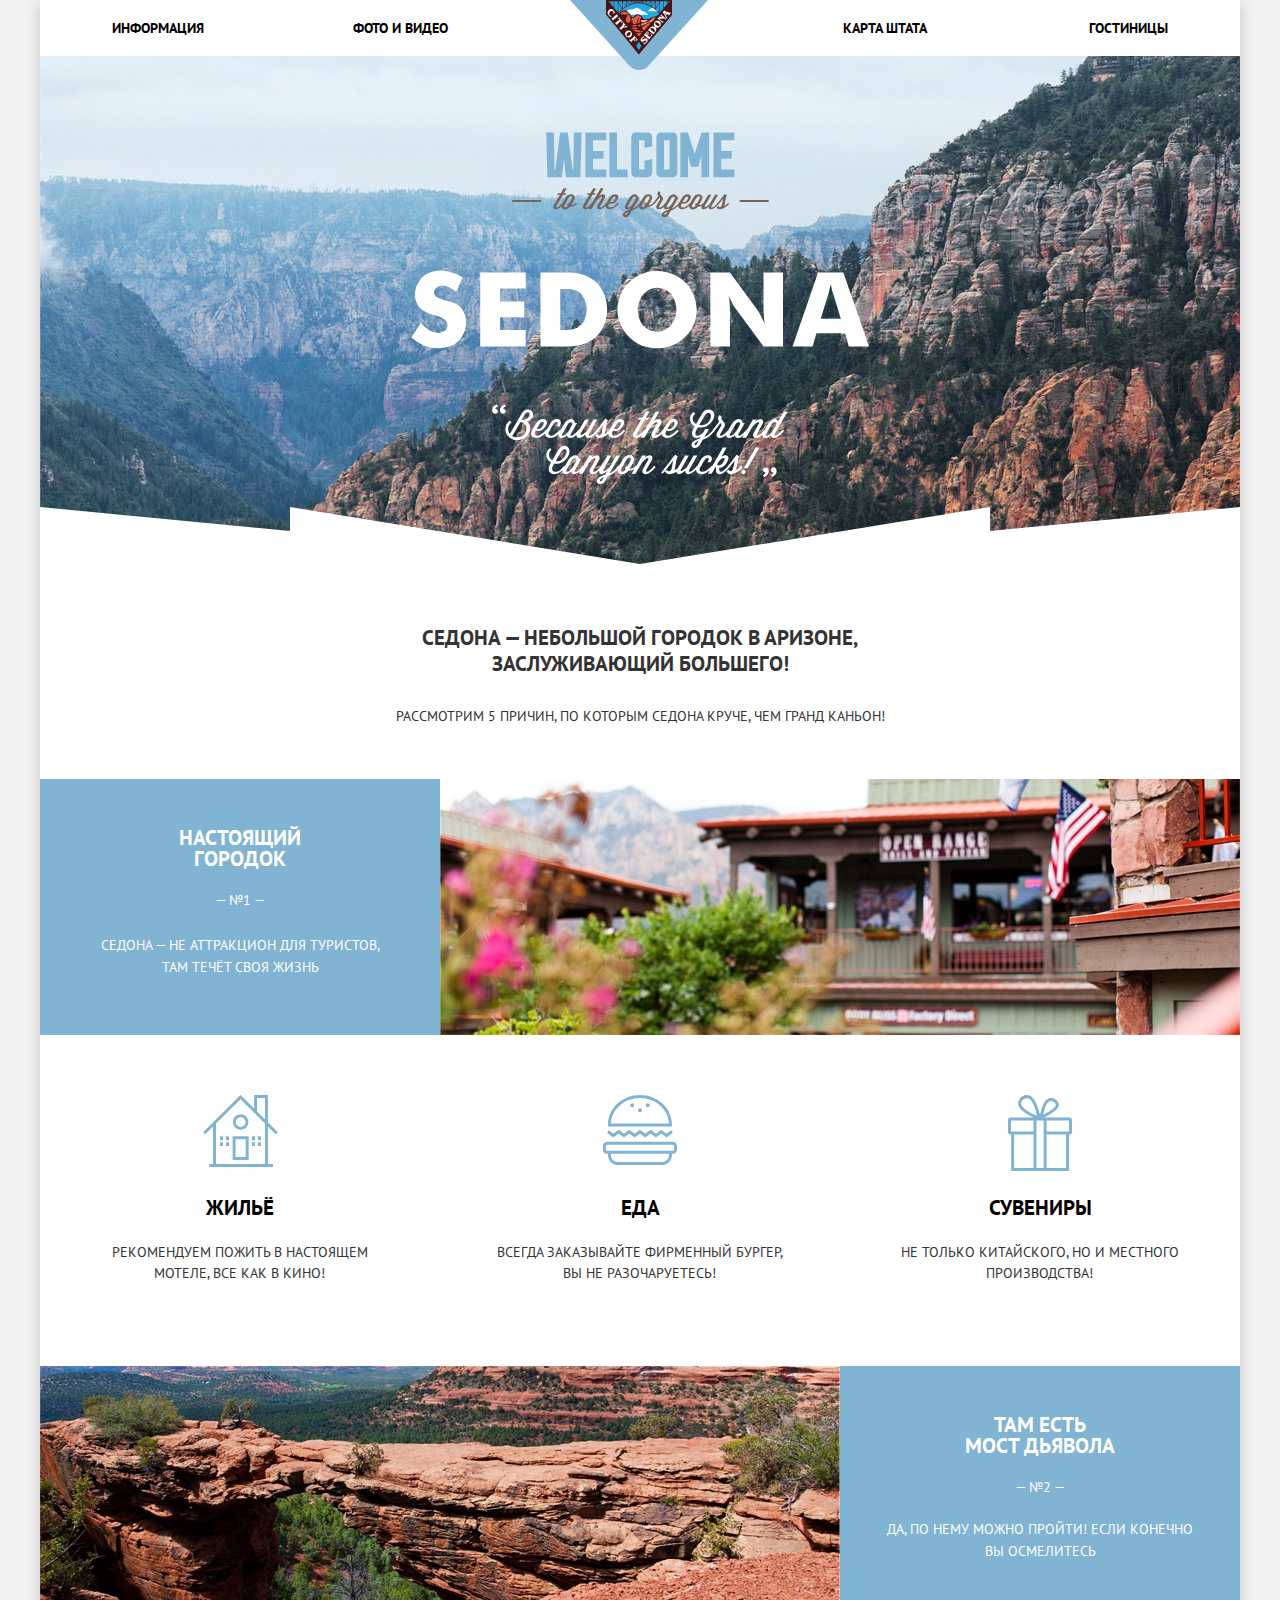
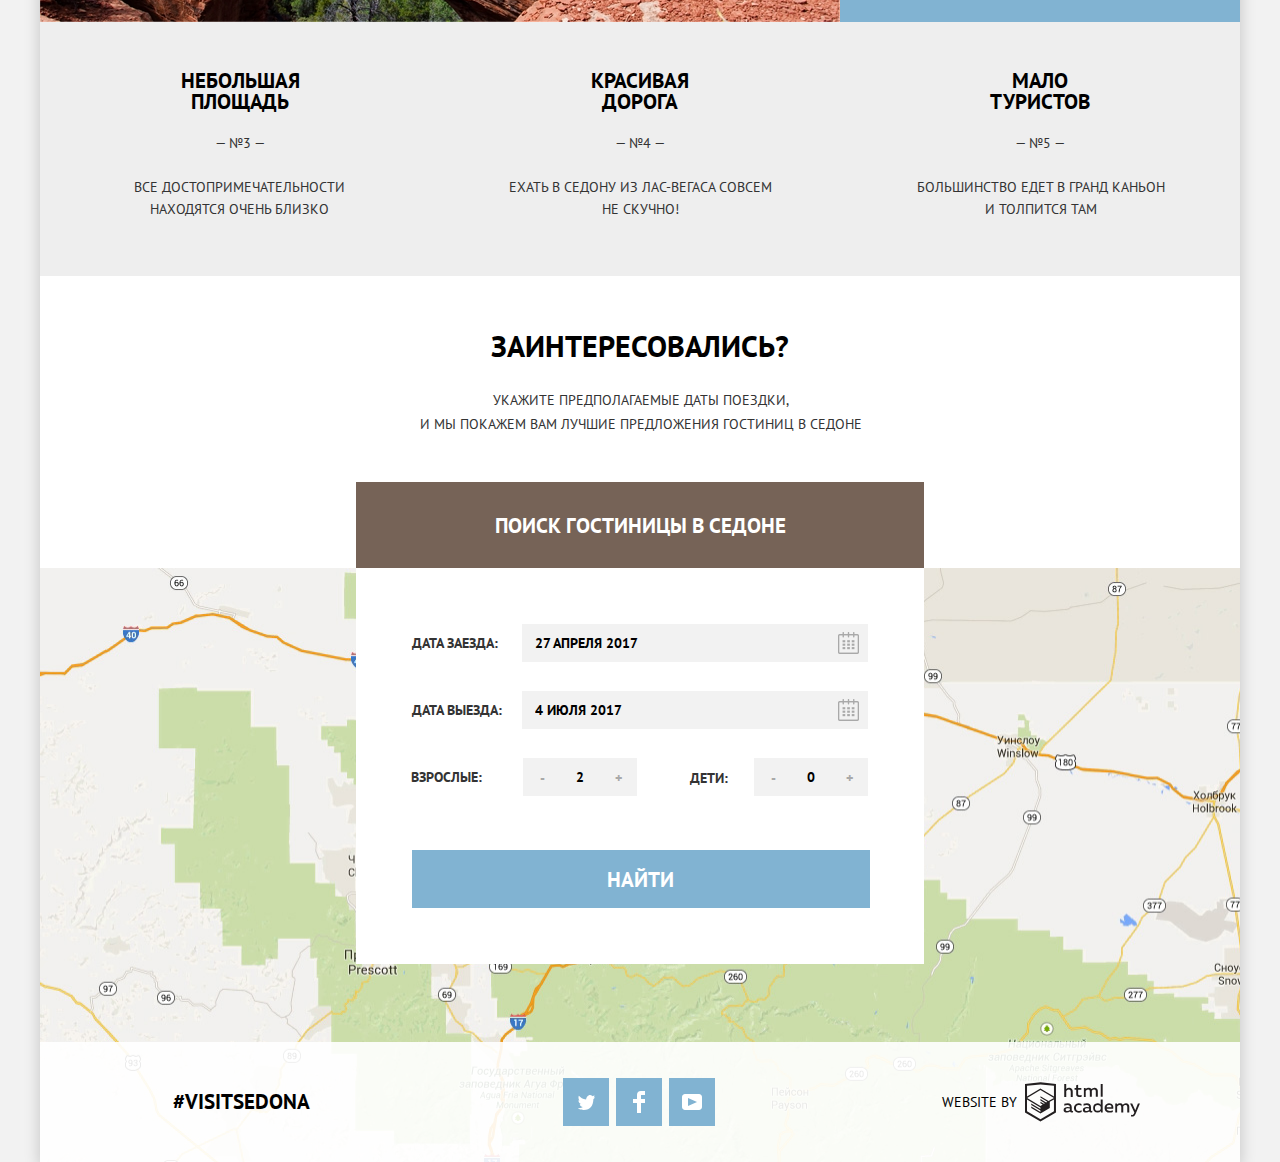
==== commit a15e3ecc: "правки" ====
--- a/index.html
+++ b/index.html
@@ -14,8 +14,8 @@
     <header class="main-header">
       <nav class="main-navigation">
         <a class="main-header-logo">
-						<img src="img/logo-sedona.svg" width="140" height="72" alt="Логотип Седоны">
-				</a>
+          <img src="img/logo-sedona.svg" width="140" height="72" alt="Логотип Седоны">
+        </a>
         <ul class="site-navigation">
           <li><a href="#">Информация</a></li>
           <li><a href="#">Фото и видео</a></li>
@@ -117,7 +117,7 @@
             </div>
             <div class="visitors">
               <div class="visitors-field">
-                <label for="adults">Взрослые:</label>
+                <label for="adults" class="adults">Взрослые:</label>
                 <div class="input-with-buttons">
                   <button class="number-btn" type="button">-</button>
                   <input type="text" id="adults" name="adults" value="2">
@@ -125,7 +125,7 @@
                 </div>
               </div>
               <div class="visitors-field">
-                <label for="children">Дети:</label>
+                <label for="children" class="children">Дети:</label>
                 <div class="input-with-buttons">
                   <button class="number-btn" type="button">-</button>
                   <input type="text" id="children" name="children" value="0">
--- a/css/style.css
+++ b/css/style.css
@@ -27,10 +27,12 @@
   width: 1200px;
   margin: 0 auto;
   background: #ffffff;
-  box-shadow: 0 5px 15px rgba(0, 1, 1, 0.2);
+  -webkit-box-shadow: 0 5px 15px rgba(0, 1, 1, 0.2);
+          box-shadow: 0 5px 15px rgba(0, 1, 1, 0.2);
 }
 
 .first-screen {
+	background-color: #59676c;
   background-image: url(../img/background_photo.jpg);
   background-position-y: -56px;
   background-size: cover;
@@ -65,8 +67,12 @@
 }
 
 .show-button.button {
-  display: flex;
-  justify-content: center;
+  display: -webkit-box;
+  display: -ms-flexbox;
+  display: flex;
+  -webkit-box-pack: center;
+      -ms-flex-pack: center;
+          justify-content: center;
   margin-top: -8px;
   margin-right: 10px;
 }
@@ -146,7 +152,9 @@
 }
 
 .main-header-logo {
-  order: 0;
+  -webkit-box-ordinal-group: 1;
+      -ms-flex-order: 0;
+          order: 0;
   width: 140px;
   height: 72px;
   position: absolute;
@@ -157,9 +165,16 @@
 }
 
 .site-navigation {
-  display: flex;
-  flex-direction: row;
-  align-items: flex-start;
+  display: -webkit-box;
+  display: -ms-flexbox;
+  display: flex;
+  -webkit-box-orient: horizontal;
+  -webkit-box-direction: normal;
+      -ms-flex-direction: row;
+          flex-direction: row;
+  -webkit-box-align: start;
+      -ms-flex-align: start;
+          align-items: flex-start;
   margin: 0;
   padding: 0;
   list-style: none;
@@ -217,9 +232,16 @@
 }
 
 .features {
-  display: flex;
-  flex-direction: row;
-  justify-content: flex-start;
+  display: -webkit-box;
+  display: -ms-flexbox;
+  display: flex;
+  -webkit-box-orient: horizontal;
+  -webkit-box-direction: normal;
+      -ms-flex-direction: row;
+          flex-direction: row;
+  -webkit-box-pack: start;
+      -ms-flex-pack: start;
+          justify-content: flex-start;
   background-color: #81b3d2;
   color: #ffffff;
 }
@@ -279,10 +301,19 @@
 }
 
 .secondary-features-list {
-  display: flex;
-  flex-direction: row;
-  justify-content: space-between;
-  align-items: center;
+  display: -webkit-box;
+  display: -ms-flexbox;
+  display: flex;
+  -webkit-box-orient: horizontal;
+  -webkit-box-direction: normal;
+      -ms-flex-direction: row;
+          flex-direction: row;
+  -webkit-box-pack: justify;
+      -ms-flex-pack: justify;
+          justify-content: space-between;
+  -webkit-box-align: center;
+      -ms-flex-align: center;
+          align-items: center;
 }
 
 .secondary-features-item {
@@ -313,9 +344,16 @@
 }
 
 .other-features {
-  display: flex;
-  flex-direction: row;
-  justify-content: flex-start;
+  display: -webkit-box;
+  display: -ms-flexbox;
+  display: flex;
+  -webkit-box-orient: horizontal;
+  -webkit-box-direction: normal;
+      -ms-flex-direction: row;
+          flex-direction: row;
+  -webkit-box-pack: start;
+      -ms-flex-pack: start;
+          justify-content: flex-start;
   background-color: #eeeeee;
   padding-bottom: 42px;
 }
@@ -338,7 +376,8 @@
   text-align: left;
   width: 568px;
   background: #ffffff;
-  box-sizing: border-box;
+  -webkit-box-sizing: border-box;
+          box-sizing: border-box;
   padding: 56px;
 }
 
@@ -358,10 +397,16 @@
 }
 
 .time-to-stay {
+  display: -webkit-box;
+  display: -ms-flexbox;
   display: flex;
   margin-bottom: 29px;
-  justify-content: space-between;
-  align-items: center;
+  -webkit-box-pack: justify;
+      -ms-flex-pack: justify;
+          justify-content: space-between;
+  -webkit-box-align: center;
+      -ms-flex-align: center;
+          align-items: center;
 }
 
 button.calendar {
@@ -385,21 +430,32 @@
   height: 38px;
   line-height: 38px;
   padding-left: 13px;
-  box-sizing: border-box;
+  -webkit-box-sizing: border-box;
+          box-sizing: border-box;
 }
 
 .visitors {
-  display: flex;
-  justify-content: space-between;
+  display: -webkit-box;
+  display: -ms-flexbox;
+  display: flex;
+  -webkit-box-pack: justify;
+      -ms-flex-pack: justify;
+          justify-content: space-between;
 }
 
 .visitors-field {
+  display: -webkit-box;
+  display: -ms-flexbox;
   display: flex;
   margin-bottom: 54px;
-  align-items: center;
+  -webkit-box-align: center;
+      -ms-flex-align: center;
+          align-items: center;
 }
 
 .input-with-buttons {
+  display: -webkit-box;
+  display: -ms-flexbox;
   display: flex;
   margin-left: 41px;
 }
@@ -423,14 +479,27 @@
   text-transform: uppercase;
 }
 
+.children {
+  padding-top: 2px;
+  margin-right: -15px;
+}
+
+.adults {
+  margin-left: -1px;
+}
 .map img {
   display: block;
 }
 
 .main-footer {
-  display: flex;
-  justify-content: space-around;
-  align-items: center;
+  display: -webkit-box;
+  display: -ms-flexbox;
+  display: flex;
+  -ms-flex-pack: distribute;
+      justify-content: space-around;
+  -webkit-box-align: center;
+      -ms-flex-align: center;
+          align-items: center;
   margin-top: -120px;
   background: rgba(255, 255, 255, 0.9);
   width: 100%;
@@ -439,9 +508,14 @@
 }
 
 .main-footer-catalog {
-  display: flex;
-  justify-content: space-around;
-  align-items: center;
+  display: -webkit-box;
+  display: -ms-flexbox;
+  display: flex;
+  -ms-flex-pack: distribute;
+      justify-content: space-around;
+  -webkit-box-align: center;
+      -ms-flex-align: center;
+          align-items: center;
   background: rgba(255, 255, 255, 0.9);
   width: 100%;
   height: 120px;
@@ -457,8 +531,12 @@
 }
 
 .footer-second-link {
-  display: flex;
-  align-items: center;
+  display: -webkit-box;
+  display: -ms-flexbox;
+  display: flex;
+  -webkit-box-align: center;
+      -ms-flex-align: center;
+          align-items: center;
   margin-left: 35px;
 }
 
@@ -509,6 +587,8 @@
   list-style: none;
   margin: 0;
   padding: 0;
+  display: -webkit-box;
+  display: -ms-flexbox;
   display: flex;
 }
 
@@ -541,8 +621,12 @@
 }
 
 .footer-second-link {
-  display: flex;
-  align-items: center;
+  display: -webkit-box;
+  display: -ms-flexbox;
+  display: flex;
+  -webkit-box-align: center;
+      -ms-flex-align: center;
+          align-items: center;
   margin-left: 35px;
   font-size: 14px;
   color: #000000;
@@ -564,16 +648,20 @@
 }
 
 .filters {
-  background-color: #ffffff;
-  background-image: url(../img/background_photo2.jpg);
+  background-color: #5a6167;
+  background-image: url(../img/filter-background.jpg);
   background-position: center;
   background-repeat: no-repeat;
   background-size: cover;
 }
 
 .filter-form {
-  display: flex;
-  justify-content: space-between;
+  display: -webkit-box;
+  display: -ms-flexbox;
+  display: flex;
+  -webkit-box-pack: justify;
+      -ms-flex-pack: justify;
+          justify-content: space-between;
   padding-left: 72px;
   padding-right: 72px;
   color: #ffffff;
@@ -582,6 +670,8 @@
 }
 
 .filter {
+  display: -webkit-box;
+  display: -ms-flexbox;
   display: flex;
 }
 
@@ -648,6 +738,8 @@
 }
 
 .calculation-input-wrapp {
+  display: -webkit-box;
+  display: -ms-flexbox;
   display: flex;
   border: 2px solid #ffffff;
   padding-top: 6px;
@@ -669,15 +761,23 @@
 }
 
 .cal-from {
-  display: flex;
-  align-items: baseline;
+  display: -webkit-box;
+  display: -ms-flexbox;
+  display: flex;
+  -webkit-box-align: baseline;
+      -ms-flex-align: baseline;
+          align-items: baseline;
   width: 50%;
   padding-left: 67px;
 }
 
 .cal-before {
-  display: flex;
-  align-items: baseline;
+  display: -webkit-box;
+  display: -ms-flexbox;
+  display: flex;
+  -webkit-box-align: baseline;
+      -ms-flex-align: baseline;
+          align-items: baseline;
   width: 50%;
   margin-left: 47px;
 }
@@ -731,6 +831,9 @@
 .slider {
   width: 100%;
   height: 2px;
+  background: -webkit-gradient(linear, left top, right top, color-stop(80%, #ffffff), color-stop(20%, rgba(255, 255, 255, 0.35)));
+  background: -webkit-linear-gradient(left, #ffffff 80%, rgba(255, 255, 255, 0.35) 20%);
+  background: -o-linear-gradient(left, #ffffff 80%, rgba(255, 255, 255, 0.35) 20%);
   background: linear-gradient(to right, #ffffff 80%, rgba(255, 255, 255, 0.35) 20%);
   margin-top: 20px;
   margin-bottom: 40px;
@@ -744,7 +847,8 @@
   height: 22px;
   background: url(../img/filter-button.svg);
   top: -9px;
-  left: 1px;
+  left: 0px;
+  cursor: pointer;
 }
 
 span.second-slider {
@@ -755,13 +859,20 @@
   background: url(../img/filter-button.svg);
   top: -9px;
   right: 45px;
+  cursor: pointer;
 }
 
 
 .sorting {
-  display: flex;
-  justify-content: space-between;
-  align-items: center;
+  display: -webkit-box;
+  display: -ms-flexbox;
+  display: flex;
+  -webkit-box-pack: justify;
+      -ms-flex-pack: justify;
+          justify-content: space-between;
+  -webkit-box-align: center;
+      -ms-flex-align: center;
+          align-items: center;
   padding-left: 72px;
   padding-right: 72px;
   padding-top: 31px;
@@ -769,8 +880,12 @@
 }
 
 .sorting-left {
-  display: flex;
-  align-items: center;
+  display: -webkit-box;
+  display: -ms-flexbox;
+  display: flex;
+  -webkit-box-align: center;
+      -ms-flex-align: center;
+          align-items: center;
 }
 
 .sorting h2 {
@@ -782,8 +897,12 @@
 }
 
 .sort-type {
-  display: flex;
-  align-items: center;
+  display: -webkit-box;
+  display: -ms-flexbox;
+  display: flex;
+  -webkit-box-align: center;
+      -ms-flex-align: center;
+          align-items: center;
   padding-top: 1px;
 }
 
@@ -794,6 +913,8 @@
 }
 
 .sort-type ul {
+  display: -webkit-box;
+  display: -ms-flexbox;
   display: flex;
   list-style-type: none;
   margin: 0;
@@ -845,7 +966,9 @@
 }
 
 .arrows-down {
-  transform: rotate(180deg);
+  -webkit-transform: rotate(180deg);
+      -ms-transform: rotate(180deg);
+          transform: rotate(180deg);
   margin-left: 8px;
 }
 
@@ -862,9 +985,16 @@
 }
 
 .hotel {
-  display: flex;
-  flex-direction: row;
-  justify-content: space-between;
+  display: -webkit-box;
+  display: -ms-flexbox;
+  display: flex;
+  -webkit-box-orient: horizontal;
+  -webkit-box-direction: normal;
+      -ms-flex-direction: row;
+          flex-direction: row;
+  -webkit-box-pack: justify;
+      -ms-flex-pack: justify;
+          justify-content: space-between;
   padding-bottom: 26px;
   padding-top: 30px;
   padding-left: 72px;
@@ -873,6 +1003,8 @@
 }
 
 .hotel-left {
+  display: -webkit-box;
+  display: -ms-flexbox;
   display: flex;
 }
 
@@ -915,6 +1047,8 @@
   vertical-align: middle;
   text-transform: uppercase;
   color: #ffffff;
+  display: -webkit-box;
+  display: -ms-flexbox;
   display: flex;
 }
 
@@ -960,4 +1094,4 @@
   padding: 5px 13px;
   margin: 0;
   margin-top: 43px;
-}
+}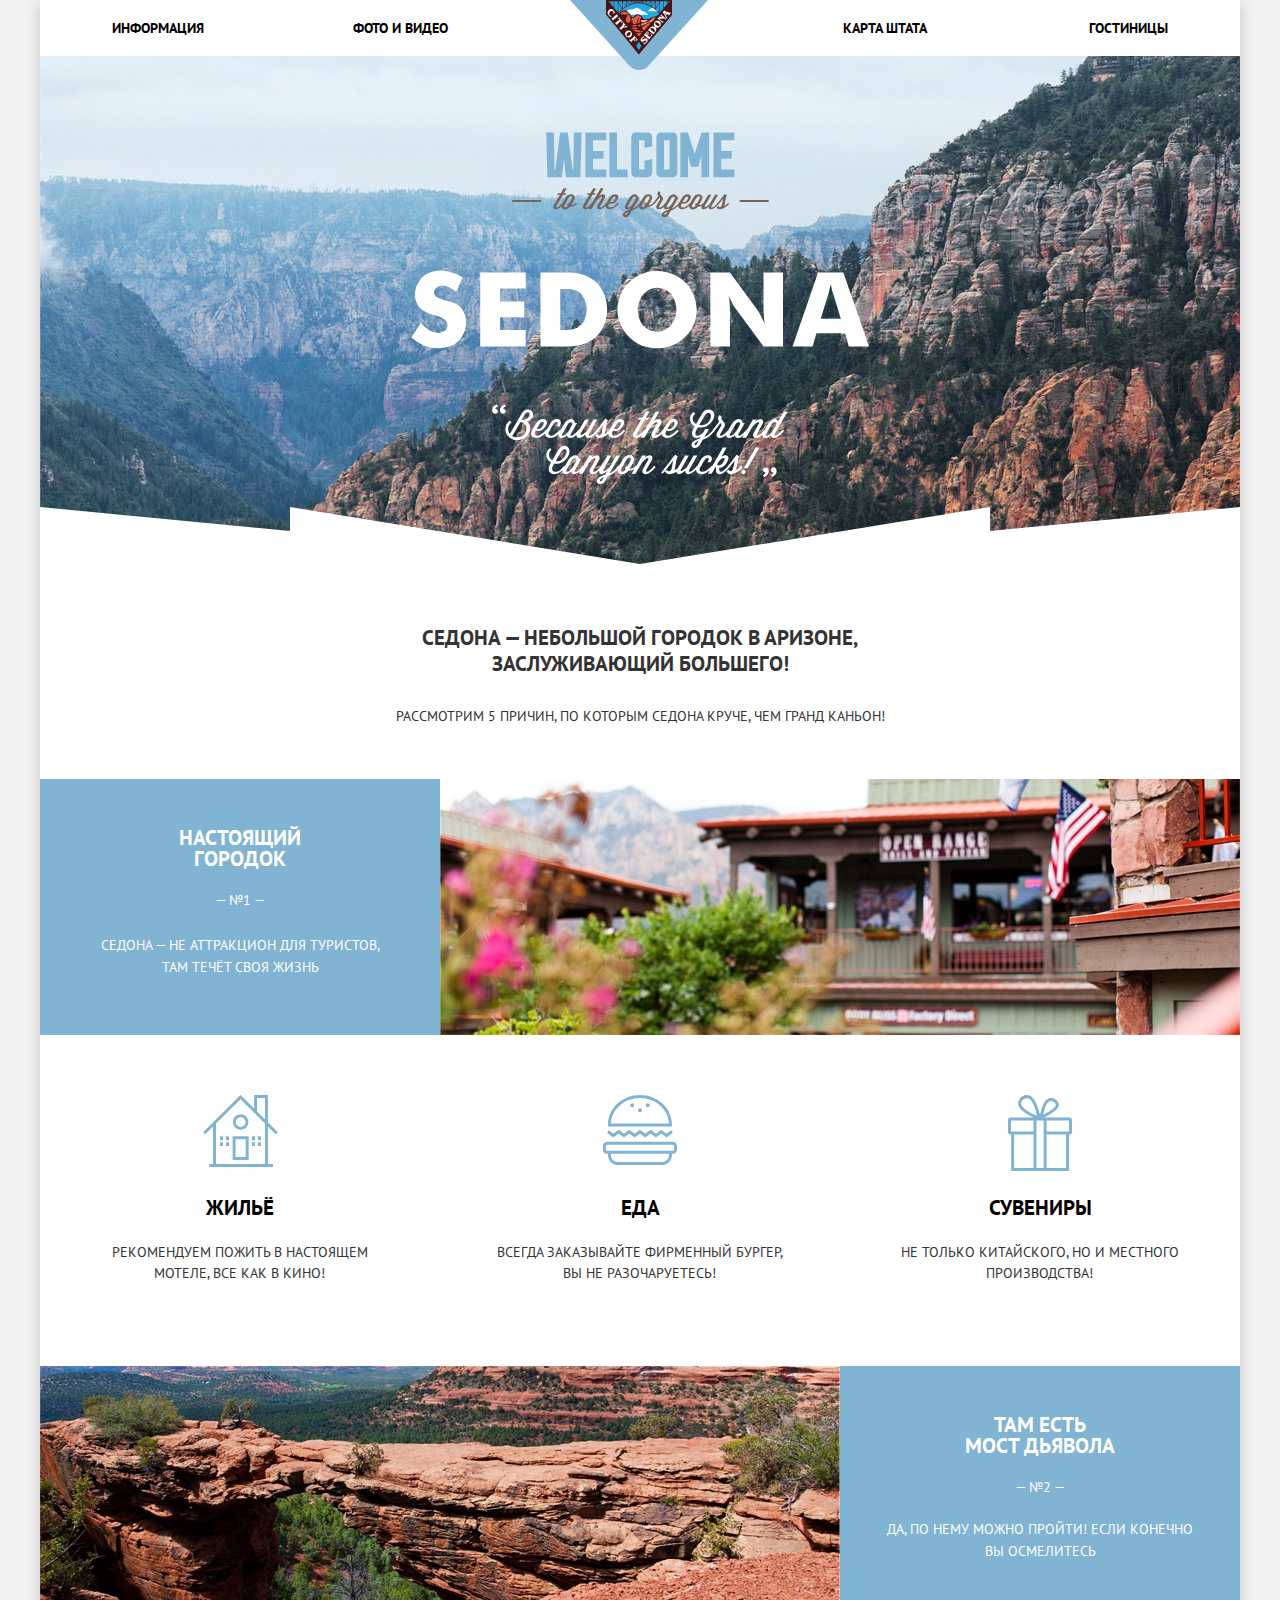
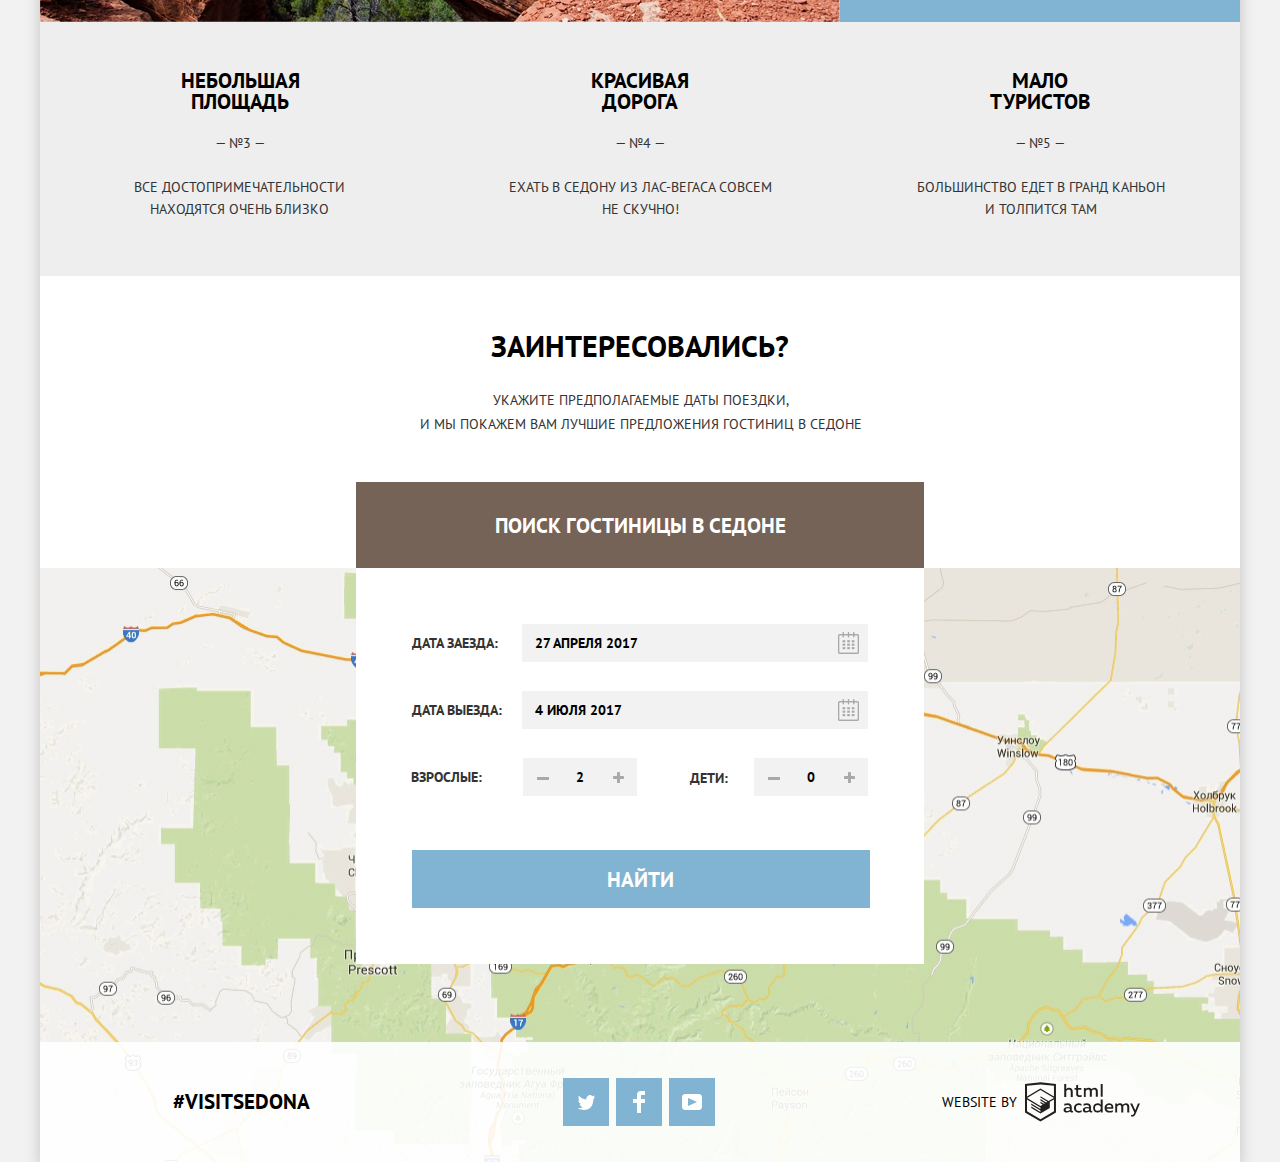
==== commit 0e2822f3: "базовые" ====
--- a/index.html
+++ b/index.html
@@ -119,17 +119,17 @@
               <div class="visitors-field">
                 <label for="adults" class="adults">Взрослые:</label>
                 <div class="input-with-buttons">
-                  <button class="number-btn" type="button">-</button>
+                  <button class="number-btn number-btn-minus" type="button">-</button>
                   <input type="text" id="adults" name="adults" value="2">
-                  <button class="number-btn" type="button">+</button>
+                  <button class="number-btn number-btn-plus" type="button">+</button>
                 </div>
               </div>
               <div class="visitors-field">
                 <label for="children" class="children">Дети:</label>
                 <div class="input-with-buttons">
-                  <button class="number-btn" type="button">-</button>
+                  <button class="number-btn number-btn-minus" type="button">-</button>
                   <input type="text" id="children" name="children" value="0">
-                  <button class="number-btn" type="button">+</button>
+                  <button class="number-btn number-btn-plus" type="button">+</button>
                 </div>
               </div>
             </div>
--- a/css/style.css
+++ b/css/style.css
@@ -32,7 +32,7 @@
 }
 
 .first-screen {
-	background-color: #59676c;
+  background-color: #59676c;
   background-image: url(../img/background_photo.jpg);
   background-position-y: -56px;
   background-size: cover;
@@ -113,6 +113,43 @@
   line-height: 38px;
   color: #a9a9a9;
   font-weight: 700;
+}
+
+.number-btn-plus {
+  text-indent: -9999px;
+  position: relative;
+}
+
+.number-btn-plus:before {
+  content: "";
+  display: block;
+  width: 11px;
+  height: 11px;
+  background: url(../img/plus.svg);
+  background-size: cover;
+  position: absolute;
+  left: 50%;
+  margin-left: -5px;
+  top: 50%;
+  margin-top: -5px;
+}
+
+.number-btn-minus {
+  text-indent: -9999px;
+  position: relative;
+}
+
+.number-btn-minus:before {
+  content: "";
+  display: block;
+  width: 12px;
+  height: 3px;
+  background-color: #a9a9a9;
+  background-size: cover;
+  position: absolute;
+  left: 50%;
+  top: 50%;
+  margin-left: -5.5px;
 }
 
 .search-button button {
